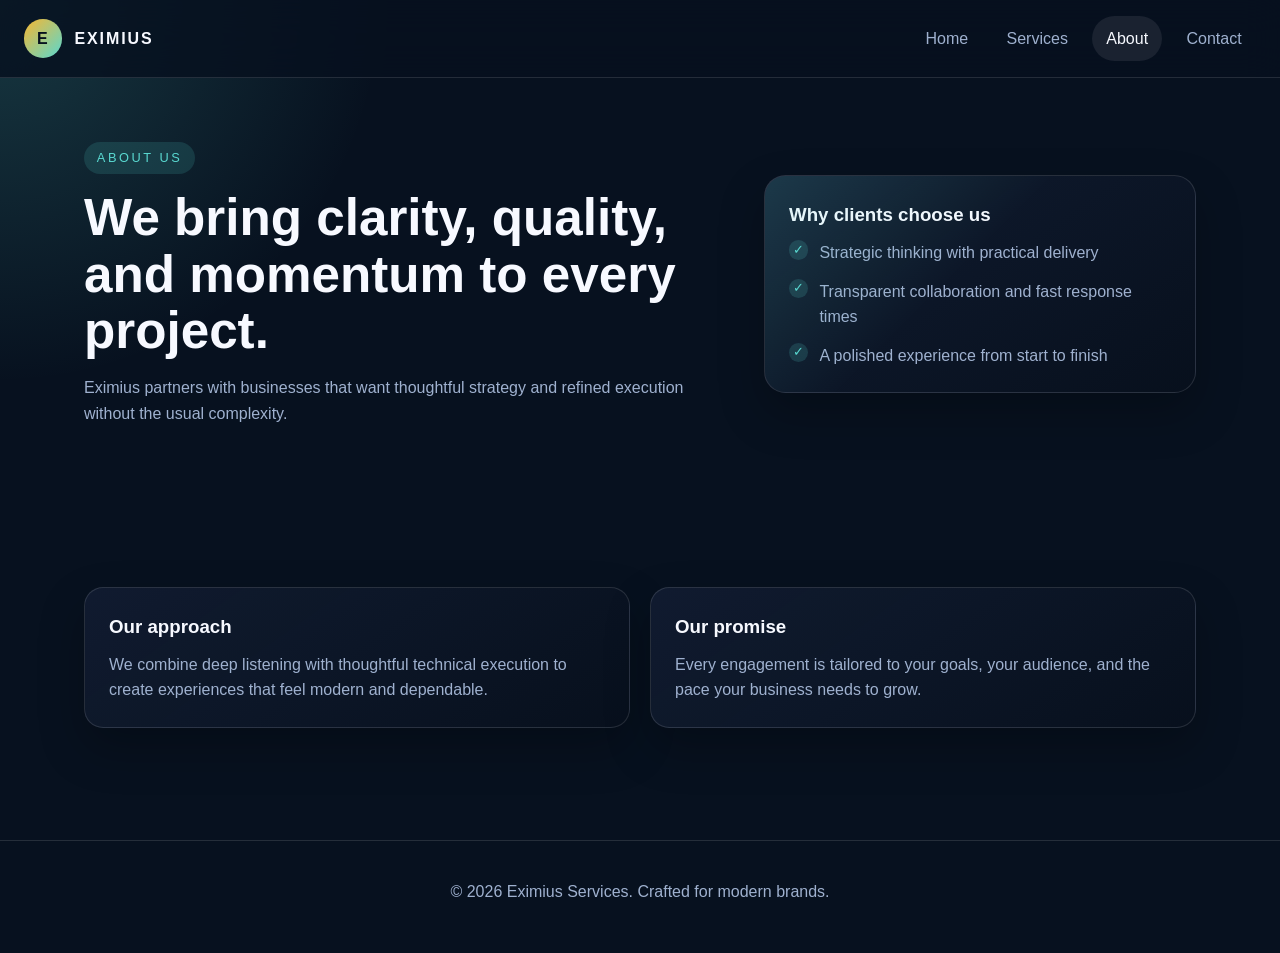
==== about.html @ 8d1c85a5 "Initial commit - Eximius website" ====
<!DOCTYPE html>
<html lang="en">
<head>
  <meta charset="UTF-8">
  <meta name="viewport" content="width=device-width, initial-scale=1.0">
  <title>About - Eximius</title>
  <link rel="stylesheet" href="styles.css">
</head>
<body>
  <div class="page-shell">
    <nav class="navbar">
      <a class="brand" href="index.html">
        <span class="brand-mark">E</span>
        <span>Eximius</span>
      </a>
      <button class="menu-toggle" type="button" aria-label="Toggle navigation" aria-expanded="false">
        <span></span>
        <span></span>
        <span></span>
      </button>
      <div class="nav-links">
        <a class="nav-link" href="index.html">Home</a>
        <a class="nav-link" href="services.html">Services</a>
        <a class="nav-link active" href="about.html">About</a>
        <a class="nav-link" href="contact.html">Contact</a>
      </div>
    </nav>

    <main>
      <section class="hero">
        <div class="reveal">
          <span class="eyebrow">About us</span>
          <h2>We bring clarity, quality, and momentum to every project.</h2>
          <p>Eximius partners with businesses that want thoughtful strategy and refined execution without the usual complexity.</p>
        </div>
        <div class="hero-card reveal">
          <h3>Why clients choose us</h3>
          <ul>
            <li><span class="check">✓</span> Strategic thinking with practical delivery</li>
            <li><span class="check">✓</span> Transparent collaboration and fast response times</li>
            <li><span class="check">✓</span> A polished experience from start to finish</li>
          </ul>
        </div>
      </section>

      <section class="services reveal">
        <div class="info-grid">
          <article class="panel">
            <h3>Our approach</h3>
            <p>We combine deep listening with thoughtful technical execution to create experiences that feel modern and dependable.</p>
          </article>
          <article class="panel">
            <h3>Our promise</h3>
            <p>Every engagement is tailored to your goals, your audience, and the pace your business needs to grow.</p>
          </article>
        </div>
      </section>
    </main>

    <footer>
      <p>© 2026 Eximius Services. Crafted for modern brands.</p>
    </footer>
  </div>

  <script src="script.js"></script>
</body>
</html>
---- styles.css ----
:root {
  --bg: #07111f;
  --panel: #111c31;
  --panel-2: #1a2740;
  --text: #f7f9ff;
  --muted: #9fb1cf;
  --accent: #f7b731;
  --accent-2: #59d8d0;
  --border: rgba(255, 255, 255, 0.12);
  --shadow: 0 20px 45px rgba(0, 0, 0, 0.25);
}

* {
  box-sizing: border-box;
}

html {
  scroll-behavior: smooth;
}

body {
  margin: 0;
  font-family: "Segoe UI", Tahoma, Geneva, Verdana, sans-serif;
  line-height: 1.6;
  color: var(--text);
  background: radial-gradient(circle at top left, rgba(89, 216, 208, 0.2), transparent 24%), var(--bg);
}

a {
  color: inherit;
  text-decoration: none;
}

.page-shell {
  min-height: 100vh;
  display: flex;
  flex-direction: column;
}

.navbar {
  position: sticky;
  top: 0;
  z-index: 1000;
  display: flex;
  justify-content: space-between;
  align-items: center;
  padding: 1rem 1.5rem;
  background: rgba(7, 17, 31, 0.82);
  backdrop-filter: blur(18px);
  border-bottom: 1px solid var(--border);
  transition: background 0.3s ease, box-shadow 0.3s ease;
}

.navbar.scrolled {
  background: rgba(7, 17, 31, 0.96);
  box-shadow: 0 10px 35px rgba(0, 0, 0, 0.25);
}

.brand {
  display: flex;
  align-items: center;
  gap: 0.75rem;
  font-weight: 800;
  letter-spacing: 0.12em;
  text-transform: uppercase;
}

.brand-mark {
  display: grid;
  place-items: center;
  width: 2.4rem;
  height: 2.4rem;
  border-radius: 50%;
  background: linear-gradient(135deg, var(--accent), var(--accent-2));
  color: var(--bg);
  font-weight: 900;
}

.nav-links {
  display: flex;
  gap: 0.6rem;
  align-items: center;
}

.nav-link {
  padding: 0.6rem 0.9rem;
  border-radius: 999px;
  color: var(--muted);
  transition: all 0.25s ease;
}

.nav-link:hover,
.nav-link.active {
  color: var(--text);
  background: rgba(255, 255, 255, 0.08);
}

.menu-toggle {
  display: none;
  flex-direction: column;
  gap: 0.25rem;
  border: 0;
  background: transparent;
  cursor: pointer;
  padding: 0.3rem;
}

.menu-toggle span {
  width: 1.45rem;
  height: 2px;
  background: var(--text);
  border-radius: 999px;
  transition: transform 0.25s ease, opacity 0.25s ease;
}

main {
  flex: 1;
}

section {
  max-width: 1160px;
  margin: 0 auto;
  padding: 5rem 1.5rem;
}

.hero {
  display: grid;
  grid-template-columns: 1.2fr 0.8fr;
  gap: 2rem;
  align-items: center;
  padding-top: 4rem;
}

.eyebrow {
  display: inline-block;
  margin-bottom: 1rem;
  padding: 0.38rem 0.8rem;
  border-radius: 999px;
  background: rgba(89, 216, 208, 0.14);
  color: var(--accent-2);
  font-size: 0.8rem;
  letter-spacing: 0.2em;
  text-transform: uppercase;
}

.hero h2,
.section-heading h2 {
  margin: 0 0 1rem;
  font-size: clamp(2rem, 4vw, 3.4rem);
  line-height: 1.1;
}

.hero p,
.section-heading p,
.panel p,
.card p {
  margin: 0;
  color: var(--muted);
}

.hero-actions {
  display: flex;
  flex-wrap: wrap;
  gap: 1rem;
  margin-top: 1.5rem;
}

.btn {
  display: inline-flex;
  align-items: center;
  justify-content: center;
  padding: 0.9rem 1.4rem;
  border-radius: 999px;
  font-weight: 700;
  border: 1px solid transparent;
  transition: transform 0.25s ease, box-shadow 0.25s ease, background 0.25s ease;
}

.btn:hover {
  transform: translateY(-2px);
}

.btn-primary {
  background: linear-gradient(135deg, var(--accent), #ffd25c);
  color: var(--bg);
  box-shadow: 0 14px 30px rgba(247, 183, 49, 0.24);
}

.btn-secondary {
  background: rgba(255, 255, 255, 0.05);
  border-color: var(--border);
}

.hero-card,
.panel,
.card {
  border: 1px solid var(--border);
  background: linear-gradient(145deg, rgba(17, 28, 49, 0.95), rgba(8, 16, 29, 0.92));
  box-shadow: var(--shadow);
}

.hero-card {
  padding: 1.5rem;
  border-radius: 1.35rem;
  position: relative;
  overflow: hidden;
}

.hero-card::before {
  content: "";
  position: absolute;
  inset: 0;
  background: linear-gradient(135deg, rgba(89, 216, 208, 0.16), transparent 45%);
  pointer-events: none;
}

.hero-card h3,
.panel h3,
.card h3 {
  margin-top: 0;
  margin-bottom: 0.65rem;
}

.hero-card ul {
  list-style: none;
  padding: 0;
  margin: 0;
  display: grid;
  gap: 0.8rem;
}

.hero-card li {
  display: flex;
  gap: 0.7rem;
  align-items: flex-start;
  color: var(--muted);
}

.check {
  display: inline-flex;
  align-items: center;
  justify-content: center;
  width: 1.2rem;
  height: 1.2rem;
  border-radius: 50%;
  background: rgba(89, 216, 208, 0.16);
  color: var(--accent-2);
  font-size: 0.8rem;
  flex-shrink: 0;
}

.section-heading {
  display: flex;
  justify-content: space-between;
  align-items: end;
  gap: 1rem;
  margin-bottom: 2rem;
}

.cards {
  display: grid;
  grid-template-columns: repeat(3, minmax(0, 1fr));
  gap: 1.25rem;
}

.card {
  padding: 1.5rem;
  border-radius: 1.15rem;
  transition: transform 0.35s ease, border-color 0.35s ease, background 0.35s ease;
}

.card:hover {
  transform: translateY(-6px);
  border-color: rgba(89, 216, 208, 0.45);
  background: rgba(255, 255, 255, 0.07);
}

.info-grid {
  display: grid;
  grid-template-columns: 1fr 1fr;
  gap: 1.25rem;
}

.panel {
  padding: 1.5rem;
  border-radius: 1.2rem;
}

form {
  display: grid;
  gap: 0.9rem;
}

input,
textarea {
  width: 100%;
  padding: 0.9rem 1rem;
  border: 1px solid var(--border);
  border-radius: 0.95rem;
  color: var(--text);
  background: rgba(255, 255, 255, 0.05);
}

input::placeholder,
textarea::placeholder {
  color: #7d90ad;
}

textarea {
  min-height: 7.8rem;
  resize: vertical;
}

footer {
  padding: 1.4rem 1.5rem 2rem;
  text-align: center;
  color: var(--muted);
  border-top: 1px solid var(--border);
  margin-top: 2rem;
}

.reveal {
  opacity: 0;
  transform: translateY(24px);
  transition: opacity 0.7s ease, transform 0.7s ease;
}

.reveal.visible {
  opacity: 1;
  transform: none;
}

@media (max-width: 860px) {
  .hero {
    grid-template-columns: 1fr;
  }

  .cards {
    grid-template-columns: 1fr;
  }

  .info-grid {
    grid-template-columns: 1fr;
  }
}

@media (max-width: 720px) {
  .menu-toggle {
    display: inline-flex;
  }

  .nav-links {
    position: absolute;
    top: calc(100% + 0.5rem);
    right: 1rem;
    left: 1rem;
    display: flex;
    flex-direction: column;
    align-items: stretch;
    padding: 1rem;
    border: 1px solid var(--border);
    border-radius: 1rem;
    background: rgba(7, 17, 31, 0.96);
    box-shadow: var(--shadow);
    transform: translateY(-10px);
    opacity: 0;
    pointer-events: none;
    transition: all 0.25s ease;
  }

  .nav-links.open {
    transform: translateY(0);
    opacity: 1;
    pointer-events: auto;
  }

  .navbar {
    padding: 1rem;
  }

  .section-heading {
    flex-direction: column;
    align-items: flex-start;
  }

  .hero {
    padding-top: 2rem;
  }
}
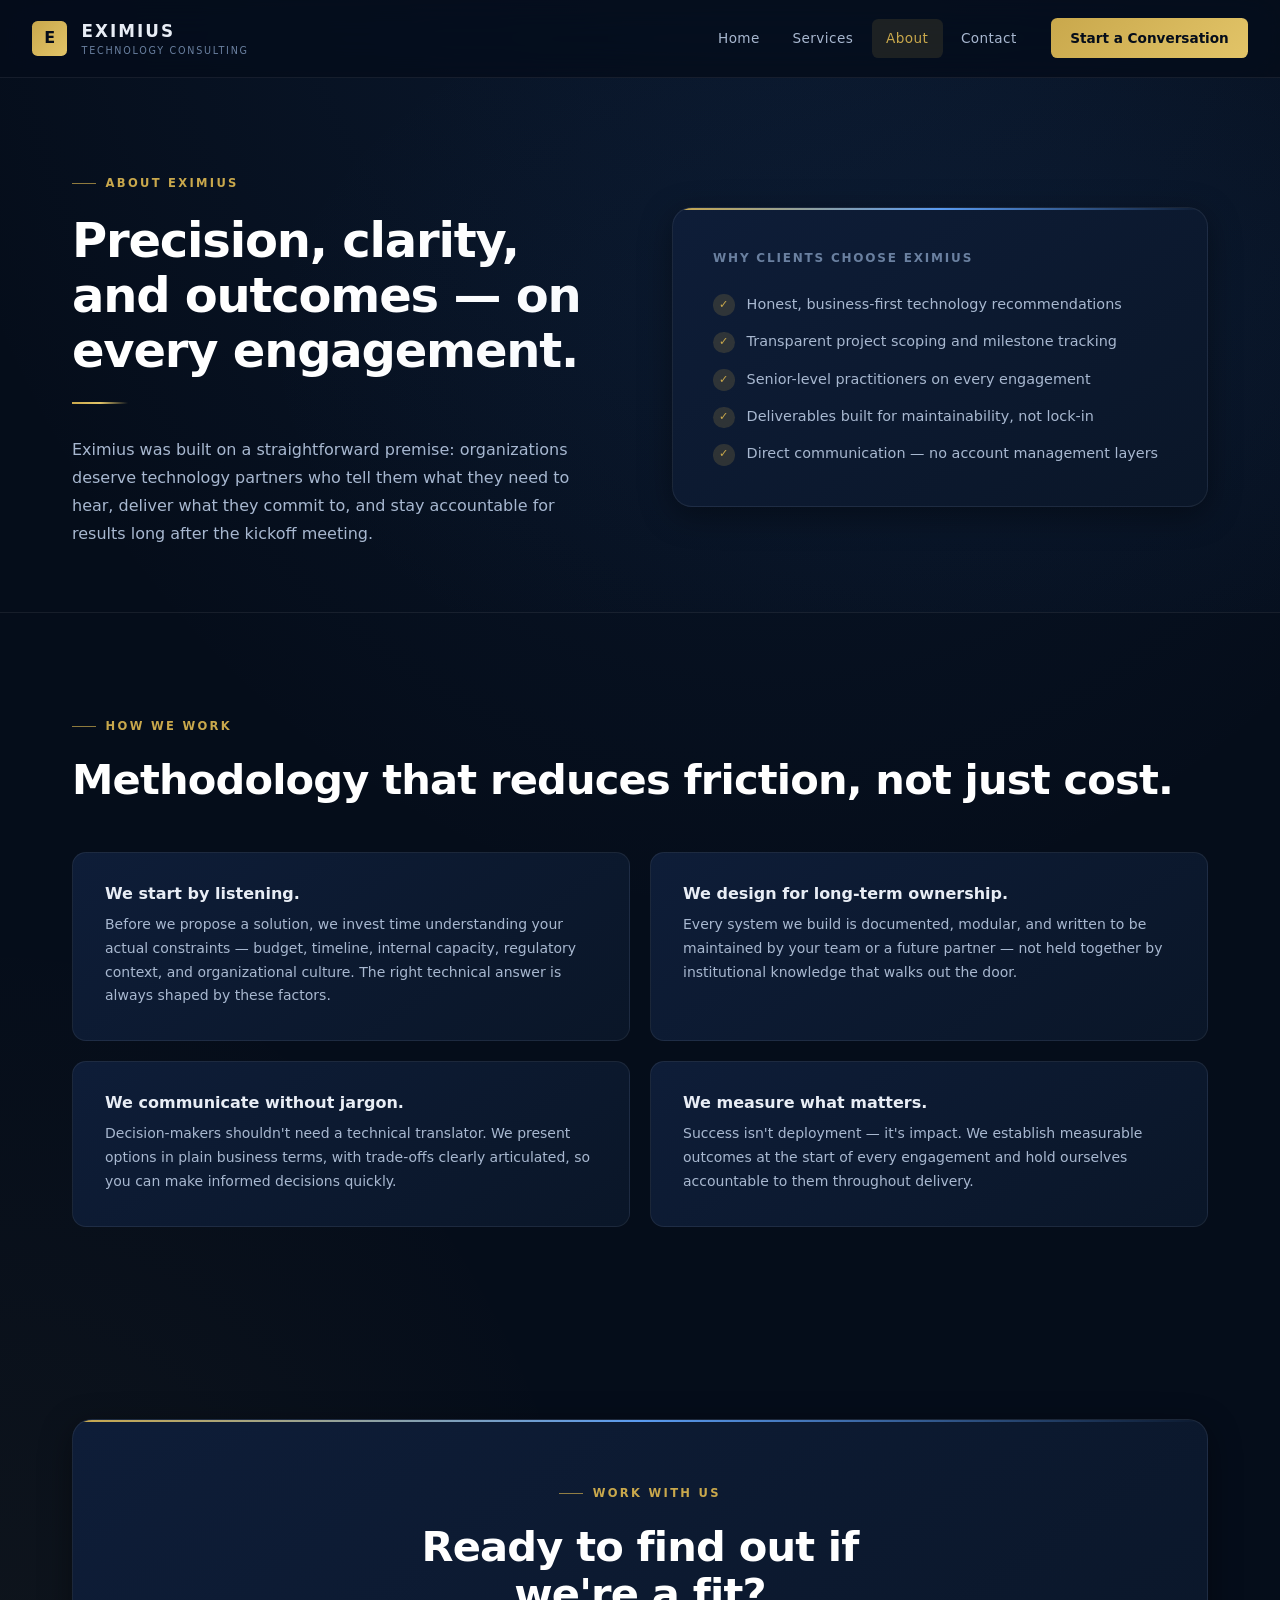
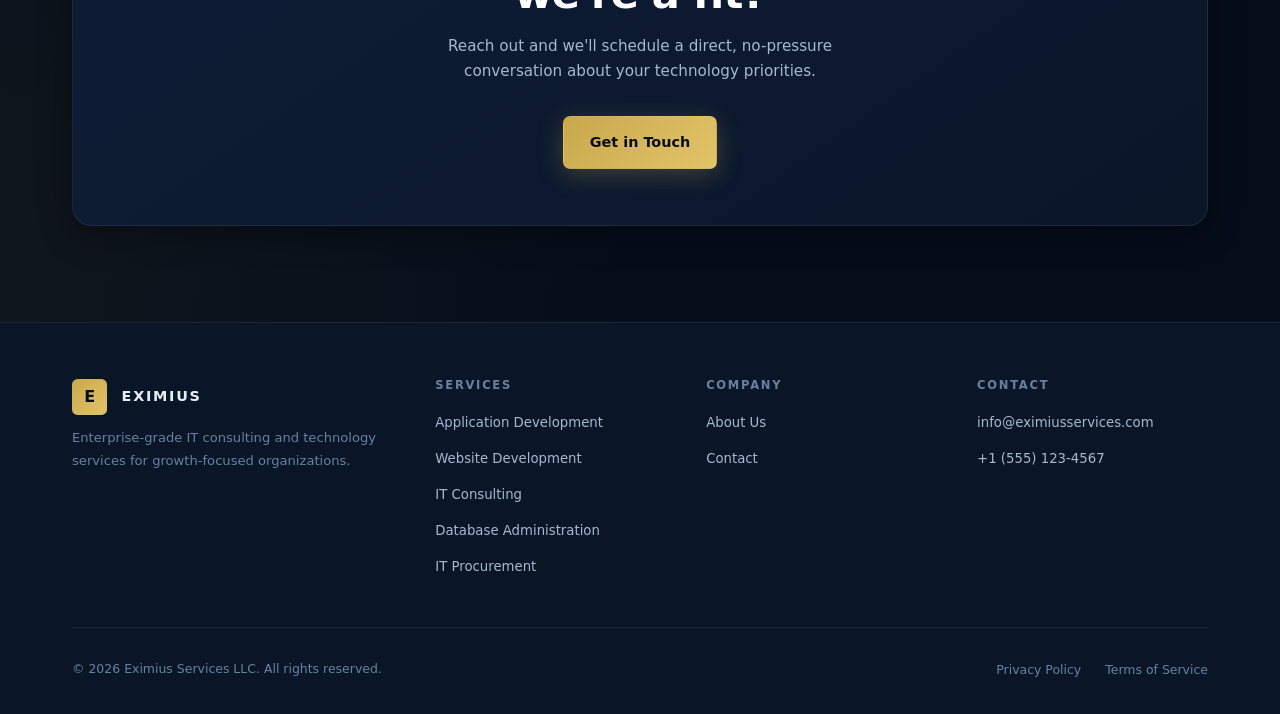
==== commit fe5f4944: "modified:   about.html 	modified:   contact.html 	modified:   index.html 	modified:   script.js 	mod" ====
--- a/about.html
+++ b/about.html
@@ -3,65 +3,169 @@
 <head>
   <meta charset="UTF-8">
   <meta name="viewport" content="width=device-width, initial-scale=1.0">
-  <title>About - Eximius</title>
+  <title>About — Eximius IT Consulting</title>
+  <meta name="description" content="Eximius is an IT consulting firm committed to practical strategy, disciplined delivery, and technology that creates lasting business value.">
   <link rel="stylesheet" href="styles.css">
 </head>
 <body>
   <div class="page-shell">
-    <nav class="navbar">
+
+    <!-- NAVIGATION -->
+    <nav class="navbar" role="navigation" aria-label="Main navigation">
       <a class="brand" href="index.html">
         <span class="brand-mark">E</span>
-        <span>Eximius</span>
+        <span>
+          <span class="brand-name">Eximius</span>
+          <span class="brand-tagline">Technology Consulting</span>
+        </span>
       </a>
       <button class="menu-toggle" type="button" aria-label="Toggle navigation" aria-expanded="false">
-        <span></span>
-        <span></span>
-        <span></span>
+        <span></span><span></span><span></span>
       </button>
       <div class="nav-links">
         <a class="nav-link" href="index.html">Home</a>
         <a class="nav-link" href="services.html">Services</a>
         <a class="nav-link active" href="about.html">About</a>
         <a class="nav-link" href="contact.html">Contact</a>
+        <a class="nav-cta" href="contact.html">Start a Conversation</a>
       </div>
     </nav>
 
     <main>
-      <section class="hero">
-        <div class="reveal">
-          <span class="eyebrow">About us</span>
-          <h2>We bring clarity, quality, and momentum to every project.</h2>
-          <p>Eximius partners with businesses that want thoughtful strategy and refined execution without the usual complexity.</p>
-        </div>
-        <div class="hero-card reveal">
-          <h3>Why clients choose us</h3>
-          <ul>
-            <li><span class="check">✓</span> Strategic thinking with practical delivery</li>
-            <li><span class="check">✓</span> Transparent collaboration and fast response times</li>
-            <li><span class="check">✓</span> A polished experience from start to finish</li>
-          </ul>
+
+      <!-- PAGE HERO -->
+      <section class="page-hero">
+        <div class="container">
+          <div class="page-hero-layout">
+            <div class="reveal">
+              <span class="eyebrow">About Eximius</span>
+              <h1>Precision, clarity, and outcomes — on every engagement.</h1>
+              <span class="gold-rule"></span>
+              <p>Eximius was built on a straightforward premise: organizations deserve technology partners who tell them what they need to hear, deliver what they commit to, and stay accountable for results long after the kickoff meeting.</p>
+            </div>
+
+            <!-- Right: Why choose us panel -->
+            <div class="reveal">
+              <div class="form-panel">
+                <p style="font-size:0.75rem; font-weight:700; letter-spacing:0.15em; text-transform:uppercase; color:var(--text-3); margin-bottom:1.1rem;">Why clients choose Eximius</p>
+                <ul class="check-list">
+                  <li><span class="check-icon">✓</span> Honest, business-first technology recommendations</li>
+                  <li><span class="check-icon">✓</span> Transparent project scoping and milestone tracking</li>
+                  <li><span class="check-icon">✓</span> Senior-level practitioners on every engagement</li>
+                  <li><span class="check-icon">✓</span> Deliverables built for maintainability, not lock-in</li>
+                  <li><span class="check-icon">✓</span> Direct communication — no account management layers</li>
+                </ul>
+              </div>
+            </div>
+          </div>
         </div>
       </section>
 
-      <section class="services reveal">
-        <div class="info-grid">
-          <article class="panel">
-            <h3>Our approach</h3>
-            <p>We combine deep listening with thoughtful technical execution to create experiences that feel modern and dependable.</p>
-          </article>
-          <article class="panel">
-            <h3>Our promise</h3>
-            <p>Every engagement is tailored to your goals, your audience, and the pace your business needs to grow.</p>
-          </article>
+      <!-- OUR APPROACH -->
+      <section>
+        <div class="container">
+          <div class="reveal">
+            <span class="eyebrow">How We Work</span>
+            <h2 class="section-title">Methodology that reduces friction, not just cost.</h2>
+          </div>
+
+          <div class="about-values">
+            <div class="value-card reveal">
+              <h3>We start by listening.</h3>
+              <p>
+                Before we propose a solution, we invest time understanding your actual constraints — budget, timeline, internal capacity, regulatory context, and organizational culture. The right technical answer is always shaped by these factors.
+              </p>
+            </div>
+
+            <div class="value-card reveal">
+              <h3>We design for long-term ownership.</h3>
+              <p>
+                Every system we build is documented, modular, and written to be maintained by your team or a future partner — not held together by institutional knowledge that walks out the door.
+              </p>
+            </div>
+
+            <div class="value-card reveal">
+              <h3>We communicate without jargon.</h3>
+              <p>
+                Decision-makers shouldn't need a technical translator. We present options in plain business terms, with trade-offs clearly articulated, so you can make informed decisions quickly.
+              </p>
+            </div>
+
+            <div class="value-card reveal">
+              <h3>We measure what matters.</h3>
+              <p>
+                Success isn't deployment — it's impact. We establish measurable outcomes at the start of every engagement and hold ourselves accountable to them throughout delivery.
+              </p>
+            </div>
+          </div>
         </div>
       </section>
+
+      <!-- CTA -->
+      <section>
+        <div class="container">
+          <div class="form-panel reveal" style="text-align:center; padding:3.5rem 2.5rem;">
+            <span class="eyebrow" style="justify-content:center;">Work With Us</span>
+            <h2 class="section-title" style="margin:0 auto 1rem; max-width:480px;">
+              Ready to find out if we're a fit?
+            </h2>
+            <p style="color:var(--text-2); font-size:0.95rem; margin-bottom:2rem; max-width:400px; margin-left:auto; margin-right:auto;">
+              Reach out and we'll schedule a direct, no-pressure conversation about your technology priorities.
+            </p>
+            <a class="btn btn-primary" href="contact.html">Get in Touch</a>
+          </div>
+        </div>
+      </section>
+
     </main>
 
-    <footer>
-      <p>© 2026 Eximius Services. Crafted for modern brands.</p>
+    <!-- FOOTER -->
+    <footer class="footer">
+      <div class="container">
+        <div class="footer-grid">
+          <div class="footer-brand">
+            <div class="brand">
+              <span class="brand-mark">E</span>
+              <span class="brand-name">Eximius</span>
+            </div>
+            <p class="footer-desc">Enterprise-grade IT consulting and technology services for growth-focused organizations.</p>
+          </div>
+          <div class="footer-col">
+            <h4>Services</h4>
+            <ul class="footer-links">
+              <li><a href="services.html">Application Development</a></li>
+              <li><a href="services.html">Website Development</a></li>
+              <li><a href="services.html">IT Consulting</a></li>
+              <li><a href="services.html">Database Administration</a></li>
+              <li><a href="services.html">IT Procurement</a></li>
+            </ul>
+          </div>
+          <div class="footer-col">
+            <h4>Company</h4>
+            <ul class="footer-links">
+              <li><a href="about.html">About Us</a></li>
+              <li><a href="contact.html">Contact</a></li>
+            </ul>
+          </div>
+          <div class="footer-col">
+            <h4>Contact</h4>
+            <ul class="footer-links">
+              <li><a href="mailto:info@eximiusservices.com">info@eximiusservices.com</a></li>
+              <li><a href="tel:+15551234567">+1 (555) 123‑4567</a></li>
+            </ul>
+          </div>
+        </div>
+        <div class="footer-bottom">
+          <p class="footer-copy">© 2026 Eximius Services LLC. All rights reserved.</p>
+          <ul class="footer-legal">
+            <li><a href="#">Privacy Policy</a></li>
+            <li><a href="#">Terms of Service</a></li>
+          </ul>
+        </div>
+      </div>
     </footer>
+
   </div>
-
   <script src="script.js"></script>
 </body>
-</html>+</html>
--- a/styles.css
+++ b/styles.css
@@ -1,42 +1,140 @@
+/* ============================================================
+   EXIMIUS SERVICES — Global Stylesheet
+   Design: Enterprise IT Consulting, Dark / Gold
+   ============================================================ */
+
+/* ── Design Tokens ─────────────────────────────────────────── */
 :root {
-  --bg: #07111f;
-  --panel: #111c31;
-  --panel-2: #1a2740;
-  --text: #f7f9ff;
-  --muted: #9fb1cf;
-  --accent: #f7b731;
-  --accent-2: #59d8d0;
-  --border: rgba(255, 255, 255, 0.12);
-  --shadow: 0 20px 45px rgba(0, 0, 0, 0.25);
-}
-
-* {
-  box-sizing: border-box;
-}
+  --bg:          #050d1a;
+  --bg-2:        #081325;
+  --panel:       #0a1628;
+  --panel-2:     #0e1d38;
+  --panel-3:     #132240;
+
+  --text:        #e8edf5;
+  --text-2:      #a8b8d0;
+  --text-3:      #6a80a0;
+
+  --gold:        #c9a84c;
+  --gold-light:  #e2c468;
+  --gold-dim:    rgba(201, 168, 76, 0.18);
+  --gold-glow:   rgba(201, 168, 76, 0.12);
+
+  --blue:        #3a7bd5;
+  --blue-light:  #5a9bf0;
+  --blue-dim:    rgba(58, 123, 213, 0.15);
+
+  --border:      rgba(255, 255, 255, 0.07);
+  --border-2:    rgba(201, 168, 76, 0.22);
+
+  --shadow-sm:   0 2px 12px rgba(0, 0, 0, 0.3);
+  --shadow-md:   0 8px 32px rgba(0, 0, 0, 0.4);
+  --shadow-lg:   0 20px 60px rgba(0, 0, 0, 0.5);
+
+  --radius-sm:   0.5rem;
+  --radius-md:   0.875rem;
+  --radius-lg:   1.25rem;
+
+  --transition:  0.28s cubic-bezier(0.4, 0, 0.2, 1);
+}
+
+/* ── Reset & Base ───────────────────────────────────────────── */
+*, *::before, *::after { box-sizing: border-box; }
 
 html {
   scroll-behavior: smooth;
+  font-size: 16px;
 }
 
 body {
   margin: 0;
-  font-family: "Segoe UI", Tahoma, Geneva, Verdana, sans-serif;
-  line-height: 1.6;
+  font-family: "Segoe UI", system-ui, -apple-system, sans-serif;
+  font-size: 1rem;
+  line-height: 1.65;
   color: var(--text);
-  background: radial-gradient(circle at top left, rgba(89, 216, 208, 0.2), transparent 24%), var(--bg);
-}
-
-a {
-  color: inherit;
-  text-decoration: none;
-}
-
+  background-color: var(--bg);
+  background-image:
+    radial-gradient(ellipse 70% 50% at 60% -10%, rgba(58, 123, 213, 0.12), transparent),
+    radial-gradient(ellipse 50% 40% at 0% 80%,   rgba(201, 168, 76, 0.06), transparent);
+  -webkit-font-smoothing: antialiased;
+}
+
+a { color: inherit; text-decoration: none; }
+
+img { display: block; max-width: 100%; }
+
+h1, h2, h3, h4 { margin: 0; line-height: 1.15; }
+
+p { margin: 0; }
+
+/* ── Layout Shell ───────────────────────────────────────────── */
 .page-shell {
   min-height: 100vh;
   display: flex;
   flex-direction: column;
 }
 
+main { flex: 1; }
+
+/* ── Container ──────────────────────────────────────────────── */
+.container {
+  max-width: 1200px;
+  margin: 0 auto;
+  padding: 0 2rem;
+}
+
+section { padding: 6rem 0; }
+
+/* ── Eyebrow Label ──────────────────────────────────────────── */
+.eyebrow {
+  display: inline-flex;
+  align-items: center;
+  gap: 0.6rem;
+  font-size: 0.72rem;
+  font-weight: 700;
+  letter-spacing: 0.2em;
+  text-transform: uppercase;
+  color: var(--gold);
+  margin-bottom: 1.25rem;
+}
+
+.eyebrow::before {
+  content: "";
+  display: block;
+  width: 1.5rem;
+  height: 1px;
+  background: var(--gold);
+  opacity: 0.7;
+}
+
+/* ── Gold Rule (Signature Element) ─────────────────────────── */
+.gold-rule {
+  display: block;
+  width: 3.5rem;
+  height: 2px;
+  margin: 1.5rem 0 2rem;
+  background: linear-gradient(90deg, var(--gold), var(--gold-light), transparent);
+}
+
+/* ── Headings ───────────────────────────────────────────────── */
+.display-heading {
+  font-size: clamp(2.4rem, 5vw, 3.8rem);
+  font-weight: 800;
+  letter-spacing: -0.02em;
+  color: #fff;
+  line-height: 1.08;
+}
+
+.section-title {
+  font-size: clamp(1.8rem, 3.5vw, 2.6rem);
+  font-weight: 700;
+  letter-spacing: -0.02em;
+  color: #fff;
+}
+
+/* ══════════════════════════════════════════════════════════════
+   NAVBAR
+══════════════════════════════════════════════════════════════ */
 .navbar {
   position: sticky;
   top: 0;
@@ -44,285 +142,893 @@
   display: flex;
   justify-content: space-between;
   align-items: center;
-  padding: 1rem 1.5rem;
-  background: rgba(7, 17, 31, 0.82);
-  backdrop-filter: blur(18px);
+  padding: 1.1rem 2rem;
+  background: rgba(5, 13, 26, 0.82);
+  backdrop-filter: blur(20px) saturate(1.4);
+  -webkit-backdrop-filter: blur(20px) saturate(1.4);
   border-bottom: 1px solid var(--border);
-  transition: background 0.3s ease, box-shadow 0.3s ease;
+  transition: background var(--transition), box-shadow var(--transition);
 }
 
 .navbar.scrolled {
-  background: rgba(7, 17, 31, 0.96);
-  box-shadow: 0 10px 35px rgba(0, 0, 0, 0.25);
-}
-
+  background: rgba(5, 13, 26, 0.97);
+  box-shadow: 0 8px 40px rgba(0, 0, 0, 0.45);
+  border-bottom-color: rgba(201, 168, 76, 0.1);
+}
+
+/* Brand */
 .brand {
   display: flex;
   align-items: center;
-  gap: 0.75rem;
-  font-weight: 800;
+  gap: 0.9rem;
+}
+
+.brand-mark {
+  display: grid;
+  place-items: center;
+  width: 2.2rem;
+  height: 2.2rem;
+  border-radius: 0.35rem;
+  background: linear-gradient(135deg, var(--gold) 0%, var(--gold-light) 100%);
+  color: var(--bg);
+  font-weight: 900;
+  font-size: 1rem;
+  flex-shrink: 0;
+}
+
+.brand-name {
+  font-size: 1.05rem;
+  font-weight: 700;
   letter-spacing: 0.12em;
   text-transform: uppercase;
-}
-
-.brand-mark {
-  display: grid;
-  place-items: center;
-  width: 2.4rem;
-  height: 2.4rem;
-  border-radius: 50%;
-  background: linear-gradient(135deg, var(--accent), var(--accent-2));
+  color: var(--text);
+}
+
+.brand-tagline {
+  display: block;
+  font-size: 0.6rem;
+  font-weight: 400;
+  letter-spacing: 0.18em;
+  text-transform: uppercase;
+  color: var(--text-3);
+  margin-top: -2px;
+}
+
+/* Nav links */
+.nav-links {
+  display: flex;
+  align-items: center;
+  gap: 0.25rem;
+}
+
+.nav-link {
+  padding: 0.5rem 0.9rem;
+  border-radius: 0.4rem;
+  font-size: 0.85rem;
+  font-weight: 500;
+  color: var(--text-2);
+  letter-spacing: 0.03em;
+  transition: color var(--transition), background var(--transition);
+}
+
+.nav-link:hover { color: var(--text); background: rgba(255,255,255,0.05); }
+
+.nav-link.active {
+  color: var(--gold);
+  background: var(--gold-glow);
+}
+
+.nav-cta {
+  margin-left: 1rem;
+  padding: 0.55rem 1.2rem;
+  border-radius: 0.4rem;
+  font-size: 0.85rem;
+  font-weight: 600;
   color: var(--bg);
-  font-weight: 900;
-}
-
-.nav-links {
-  display: flex;
-  gap: 0.6rem;
-  align-items: center;
-}
-
-.nav-link {
-  padding: 0.6rem 0.9rem;
-  border-radius: 999px;
-  color: var(--muted);
-  transition: all 0.25s ease;
-}
-
-.nav-link:hover,
-.nav-link.active {
-  color: var(--text);
-  background: rgba(255, 255, 255, 0.08);
-}
-
+  background: linear-gradient(135deg, var(--gold), var(--gold-light));
+  transition: opacity var(--transition), transform var(--transition);
+}
+
+.nav-cta:hover { opacity: 0.9; transform: translateY(-1px); }
+
+/* Mobile menu toggle */
 .menu-toggle {
   display: none;
   flex-direction: column;
-  gap: 0.25rem;
+  gap: 5px;
   border: 0;
   background: transparent;
   cursor: pointer;
-  padding: 0.3rem;
+  padding: 0.4rem;
 }
 
 .menu-toggle span {
-  width: 1.45rem;
+  width: 22px;
   height: 2px;
   background: var(--text);
-  border-radius: 999px;
-  transition: transform 0.25s ease, opacity 0.25s ease;
-}
-
-main {
-  flex: 1;
-}
-
-section {
-  max-width: 1160px;
-  margin: 0 auto;
-  padding: 5rem 1.5rem;
-}
-
-.hero {
-  display: grid;
-  grid-template-columns: 1.2fr 0.8fr;
-  gap: 2rem;
-  align-items: center;
-  padding-top: 4rem;
-}
-
-.eyebrow {
-  display: inline-block;
-  margin-bottom: 1rem;
-  padding: 0.38rem 0.8rem;
-  border-radius: 999px;
-  background: rgba(89, 216, 208, 0.14);
-  color: var(--accent-2);
-  font-size: 0.8rem;
-  letter-spacing: 0.2em;
-  text-transform: uppercase;
-}
-
-.hero h2,
-.section-heading h2 {
-  margin: 0 0 1rem;
-  font-size: clamp(2rem, 4vw, 3.4rem);
-  line-height: 1.1;
-}
-
-.hero p,
-.section-heading p,
-.panel p,
-.card p {
-  margin: 0;
-  color: var(--muted);
-}
-
-.hero-actions {
-  display: flex;
-  flex-wrap: wrap;
-  gap: 1rem;
-  margin-top: 1.5rem;
-}
-
-.btn {
-  display: inline-flex;
-  align-items: center;
-  justify-content: center;
-  padding: 0.9rem 1.4rem;
-  border-radius: 999px;
-  font-weight: 700;
-  border: 1px solid transparent;
-  transition: transform 0.25s ease, box-shadow 0.25s ease, background 0.25s ease;
-}
-
-.btn:hover {
-  transform: translateY(-2px);
-}
-
-.btn-primary {
-  background: linear-gradient(135deg, var(--accent), #ffd25c);
-  color: var(--bg);
-  box-shadow: 0 14px 30px rgba(247, 183, 49, 0.24);
-}
-
-.btn-secondary {
-  background: rgba(255, 255, 255, 0.05);
-  border-color: var(--border);
-}
-
-.hero-card,
-.panel,
-.card {
-  border: 1px solid var(--border);
-  background: linear-gradient(145deg, rgba(17, 28, 49, 0.95), rgba(8, 16, 29, 0.92));
-  box-shadow: var(--shadow);
-}
-
-.hero-card {
-  padding: 1.5rem;
-  border-radius: 1.35rem;
+  border-radius: 2px;
+  display: block;
+  transition: transform var(--transition), opacity var(--transition);
+}
+
+/* ══════════════════════════════════════════════════════════════
+   HERO — Homepage
+══════════════════════════════════════════════════════════════ */
+.hero-section {
   position: relative;
+  padding: 7rem 0 5rem;
   overflow: hidden;
 }
 
-.hero-card::before {
+/* Ambient background geometry */
+.hero-section::before {
   content: "";
   position: absolute;
   inset: 0;
-  background: linear-gradient(135deg, rgba(89, 216, 208, 0.16), transparent 45%);
+  background:
+    radial-gradient(ellipse 60% 60% at 75% 50%, rgba(58, 123, 213, 0.08), transparent),
+    radial-gradient(ellipse 40% 40% at 20% 80%,  rgba(201, 168, 76, 0.06), transparent);
   pointer-events: none;
 }
 
-.hero-card h3,
-.panel h3,
-.card h3 {
-  margin-top: 0;
-  margin-bottom: 0.65rem;
-}
-
-.hero-card ul {
+.hero-layout {
+  display: grid;
+  grid-template-columns: 1.1fr 0.9fr;
+  gap: 4rem;
+  align-items: center;
+}
+
+.hero-kicker {
+  display: inline-flex;
+  align-items: center;
+  gap: 0.75rem;
+  font-size: 0.72rem;
+  font-weight: 700;
+  letter-spacing: 0.25em;
+  text-transform: uppercase;
+  color: var(--gold);
+  margin-bottom: 1.5rem;
+}
+
+.hero-kicker-dot {
+  display: block;
+  width: 6px;
+  height: 6px;
+  border-radius: 50%;
+  background: var(--gold);
+  animation: pulse-dot 2.4s ease-in-out infinite;
+}
+
+@keyframes pulse-dot {
+  0%, 100% { opacity: 1; transform: scale(1); }
+  50%       { opacity: 0.4; transform: scale(0.7); }
+}
+
+.hero-heading {
+  font-size: clamp(2.6rem, 5.5vw, 4.2rem);
+  font-weight: 800;
+  letter-spacing: -0.03em;
+  color: #fff;
+  line-height: 1.05;
+  margin-bottom: 1.5rem;
+}
+
+.hero-heading em {
+  font-style: normal;
+  color: var(--gold-light);
+}
+
+.hero-body {
+  font-size: 1.05rem;
+  color: var(--text-2);
+  line-height: 1.75;
+  max-width: 500px;
+  margin-bottom: 2.5rem;
+}
+
+.hero-actions {
+  display: flex;
+  align-items: center;
+  gap: 1rem;
+  flex-wrap: wrap;
+}
+
+/* ── Buttons ────────────────────────────────────────────────── */
+.btn {
+  display: inline-flex;
+  align-items: center;
+  justify-content: center;
+  gap: 0.5rem;
+  padding: 0.85rem 1.6rem;
+  border-radius: 0.45rem;
+  font-size: 0.9rem;
+  font-weight: 600;
+  border: 1px solid transparent;
+  cursor: pointer;
+  transition: transform var(--transition), box-shadow var(--transition), opacity var(--transition);
+  white-space: nowrap;
+}
+
+.btn:hover { transform: translateY(-2px); }
+
+.btn-primary {
+  background: linear-gradient(135deg, var(--gold) 0%, var(--gold-light) 100%);
+  color: #0a0d14;
+  box-shadow: 0 6px 24px rgba(201, 168, 76, 0.28);
+}
+
+.btn-primary:hover { box-shadow: 0 10px 32px rgba(201, 168, 76, 0.38); }
+
+.btn-outline {
+  background: transparent;
+  color: var(--text-2);
+  border-color: var(--border);
+  border-width: 1px;
+}
+
+.btn-outline:hover { color: var(--text); border-color: rgba(255,255,255,0.18); background: rgba(255,255,255,0.04); }
+
+/* Hero right — stats panel */
+.hero-panel {
+  background: linear-gradient(145deg, var(--panel-2), var(--panel));
+  border: 1px solid var(--border);
+  border-radius: var(--radius-lg);
+  padding: 2.25rem;
+  box-shadow: var(--shadow-lg);
+  position: relative;
+  overflow: hidden;
+}
+
+.hero-panel::before {
+  content: "";
+  position: absolute;
+  top: 0; left: 0; right: 0;
+  height: 2px;
+  background: linear-gradient(90deg, var(--gold), var(--blue-light), transparent);
+}
+
+.stat-grid {
+  display: grid;
+  grid-template-columns: 1fr 1fr;
+  gap: 1.5rem;
+}
+
+.stat-item {
+  padding: 1.25rem;
+  border-radius: var(--radius-sm);
+  background: rgba(255,255,255,0.03);
+  border: 1px solid var(--border);
+}
+
+.stat-value {
+  font-size: 2rem;
+  font-weight: 800;
+  color: var(--gold-light);
+  letter-spacing: -0.03em;
+  line-height: 1;
+}
+
+.stat-label {
+  font-size: 0.75rem;
+  color: var(--text-3);
+  margin-top: 0.3rem;
+  letter-spacing: 0.04em;
+  text-transform: uppercase;
+}
+
+.hero-panel-title {
+  font-size: 0.8rem;
+  font-weight: 700;
+  letter-spacing: 0.15em;
+  text-transform: uppercase;
+  color: var(--text-3);
+  margin-bottom: 1.25rem;
+}
+
+/* ── Slider ─────────────────────────────────────────────────── */
+.slider-section {
+  padding: 1rem 0 5rem;
+}
+
+.slider-track {
+  position: relative;
+  border-radius: var(--radius-lg);
+  overflow: hidden;
+  border: 1px solid var(--border);
+  box-shadow: var(--shadow-lg);
+  min-height: 380px;
+  background: var(--panel);
+}
+
+.slide {
+  position: absolute;
+  inset: 0;
+  display: grid;
+  align-items: center;
+  padding: 4rem;
+  opacity: 0;
+  transform: translateX(20px);
+  transition: opacity 0.8s ease, transform 0.8s ease;
+  pointer-events: none;
+}
+
+.slide.active {
+  opacity: 1;
+  transform: translateX(0);
+  pointer-events: auto;
+}
+
+.slide-eyebrow {
+  display: inline-flex;
+  align-items: center;
+  gap: 0.6rem;
+  font-size: 0.72rem;
+  font-weight: 700;
+  letter-spacing: 0.2em;
+  text-transform: uppercase;
+  color: var(--gold);
+  margin-bottom: 1.25rem;
+}
+
+.slide-eyebrow::before {
+  content: "";
+  width: 1.2rem;
+  height: 1px;
+  background: var(--gold);
+  display: block;
+}
+
+.slide-heading {
+  font-size: clamp(1.6rem, 3.5vw, 2.4rem);
+  font-weight: 700;
+  color: #fff;
+  line-height: 1.15;
+  max-width: 700px;
+  margin-bottom: 0.75rem;
+}
+
+.slide-body {
+  font-size: 1rem;
+  color: var(--text-2);
+  max-width: 560px;
+}
+
+/* Slide background tint */
+.slide:nth-child(1) { background: linear-gradient(135deg, rgba(58,123,213,0.1), transparent 60%), var(--panel); }
+.slide:nth-child(2) { background: linear-gradient(135deg, rgba(201,168,76,0.1),  transparent 60%), var(--panel); }
+.slide:nth-child(3) { background: linear-gradient(135deg, rgba(90,155,240,0.08), transparent 60%), var(--panel); }
+
+.slider-footer {
+  display: flex;
+  align-items: center;
+  justify-content: space-between;
+  margin-top: 1.25rem;
+}
+
+.slider-dots {
+  display: flex;
+  gap: 0.5rem;
+}
+
+.dot {
+  width: 28px;
+  height: 3px;
+  border-radius: 2px;
+  background: rgba(255,255,255,0.15);
+  border: none;
+  cursor: pointer;
+  transition: background var(--transition), width var(--transition);
+}
+
+.dot.active {
+  background: var(--gold);
+  width: 44px;
+}
+
+.slider-counter {
+  font-size: 0.75rem;
+  color: var(--text-3);
+  letter-spacing: 0.08em;
+}
+
+/* ══════════════════════════════════════════════════════════════
+   SERVICES GRID
+══════════════════════════════════════════════════════════════ */
+.services-section { background: transparent; }
+
+.section-header {
+  display: flex;
+  justify-content: space-between;
+  align-items: flex-end;
+  gap: 2rem;
+  margin-bottom: 3.5rem;
+}
+
+.section-header .section-desc {
+  max-width: 400px;
+  font-size: 0.95rem;
+  color: var(--text-2);
+  line-height: 1.7;
+}
+
+.services-grid {
+  display: grid;
+  grid-template-columns: repeat(3, 1fr);
+  gap: 1.25rem;
+}
+
+/* Service card */
+.service-card {
+  position: relative;
+  padding: 2rem 1.75rem;
+  border-radius: var(--radius-md);
+  border: 1px solid var(--border);
+  background: linear-gradient(145deg, var(--panel-2), var(--panel));
+  overflow: hidden;
+  transition: border-color var(--transition), transform var(--transition), box-shadow var(--transition);
+}
+
+.service-card::before {
+  content: "";
+  position: absolute;
+  inset: 0;
+  opacity: 0;
+  transition: opacity var(--transition);
+}
+
+.service-card:hover {
+  border-color: var(--border-2);
+  transform: translateY(-5px);
+  box-shadow: var(--shadow-md), 0 0 0 1px var(--border-2);
+}
+
+.service-card:hover::before { opacity: 1; }
+
+.service-icon {
+  display: inline-flex;
+  align-items: center;
+  justify-content: center;
+  width: 3rem;
+  height: 3rem;
+  border-radius: 0.6rem;
+  margin-bottom: 1.25rem;
+  font-size: 1.3rem;
+}
+
+.icon-blue  { background: var(--blue-dim);  color: var(--blue-light); }
+.icon-gold  { background: var(--gold-dim);   color: var(--gold-light); }
+
+.service-card h3 {
+  font-size: 1rem;
+  font-weight: 700;
+  color: var(--text);
+  margin-bottom: 0.6rem;
+  letter-spacing: 0.01em;
+}
+
+.service-card p {
+  font-size: 0.875rem;
+  color: var(--text-2);
+  line-height: 1.7;
+}
+
+.service-card-footer {
+  margin-top: 1.5rem;
+  padding-top: 1.25rem;
+  border-top: 1px solid var(--border);
+}
+
+.service-link {
+  font-size: 0.8rem;
+  font-weight: 600;
+  letter-spacing: 0.05em;
+  color: var(--gold);
+  display: inline-flex;
+  align-items: center;
+  gap: 0.4rem;
+  transition: gap var(--transition);
+}
+
+.service-link:hover { gap: 0.7rem; }
+
+/* ── Wide span card ─────────────────────────────────────────── */
+.service-card-wide {
+  grid-column: span 2;
+  display: grid;
+  grid-template-columns: 1fr 1fr;
+  gap: 2rem;
+  align-items: start;
+}
+
+.service-card-wide .service-card-body { }
+
+.service-card-wide .service-card-features {
+  margin-top: 1rem;
+  padding: 1.25rem;
+  border-radius: var(--radius-sm);
+  background: rgba(255,255,255,0.03);
+  border: 1px solid var(--border);
+}
+
+.feature-list {
   list-style: none;
   padding: 0;
   margin: 0;
   display: grid;
-  gap: 0.8rem;
-}
-
-.hero-card li {
-  display: flex;
-  gap: 0.7rem;
-  align-items: flex-start;
-  color: var(--muted);
-}
-
-.check {
-  display: inline-flex;
-  align-items: center;
-  justify-content: center;
-  width: 1.2rem;
-  height: 1.2rem;
+  gap: 0.6rem;
+}
+
+.feature-list li {
+  display: flex;
+  align-items: center;
+  gap: 0.6rem;
+  font-size: 0.82rem;
+  color: var(--text-2);
+}
+
+.feature-list li::before {
+  content: "";
+  display: block;
+  width: 4px;
+  height: 4px;
   border-radius: 50%;
-  background: rgba(89, 216, 208, 0.16);
-  color: var(--accent-2);
-  font-size: 0.8rem;
+  background: var(--gold);
   flex-shrink: 0;
 }
 
-.section-heading {
-  display: flex;
-  justify-content: space-between;
-  align-items: end;
-  gap: 1rem;
-  margin-bottom: 2rem;
-}
-
-.cards {
-  display: grid;
-  grid-template-columns: repeat(3, minmax(0, 1fr));
-  gap: 1.25rem;
-}
-
-.card {
-  padding: 1.5rem;
-  border-radius: 1.15rem;
-  transition: transform 0.35s ease, border-color 0.35s ease, background 0.35s ease;
-}
-
-.card:hover {
-  transform: translateY(-6px);
-  border-color: rgba(89, 216, 208, 0.45);
-  background: rgba(255, 255, 255, 0.07);
-}
-
-.info-grid {
+/* ══════════════════════════════════════════════════════════════
+   WHY EXIMIUS
+══════════════════════════════════════════════════════════════ */
+.why-section {
+  background:
+    radial-gradient(ellipse 80% 60% at 50% 0%, rgba(58,123,213,0.07), transparent),
+    var(--bg-2);
+  border-top: 1px solid var(--border);
+  border-bottom: 1px solid var(--border);
+}
+
+.why-grid {
+  display: grid;
+  grid-template-columns: repeat(4, 1fr);
+  gap: 1.5rem;
+  margin-top: 3rem;
+}
+
+.why-card {
+  padding: 1.75rem 1.5rem;
+  border-radius: var(--radius-md);
+  border: 1px solid var(--border);
+  background: var(--panel);
+  transition: border-color var(--transition), transform var(--transition);
+}
+
+.why-card:hover {
+  border-color: var(--border-2);
+  transform: translateY(-4px);
+}
+
+.why-icon {
+  font-size: 1.5rem;
+  margin-bottom: 1rem;
+}
+
+.why-card h3 {
+  font-size: 0.95rem;
+  font-weight: 700;
+  margin-bottom: 0.5rem;
+  color: var(--text);
+}
+
+.why-card p {
+  font-size: 0.83rem;
+  color: var(--text-2);
+  line-height: 1.7;
+}
+
+/* ══════════════════════════════════════════════════════════════
+   HERO (inner pages)
+══════════════════════════════════════════════════════════════ */
+.page-hero {
+  padding: 5.5rem 0 4rem;
+  border-bottom: 1px solid var(--border);
+  position: relative;
+  overflow: hidden;
+}
+
+.page-hero::before {
+  content: "";
+  position: absolute;
+  inset: 0;
+  background: radial-gradient(ellipse 60% 80% at 80% 50%, rgba(58,123,213,0.07), transparent);
+  pointer-events: none;
+}
+
+.page-hero .page-hero-layout {
+  display: grid;
+  grid-template-columns: 1fr 1fr;
+  gap: 4rem;
+  align-items: center;
+}
+
+.page-hero h1 {
+  font-size: clamp(2rem, 4vw, 3rem);
+  font-weight: 700;
+  color: #fff;
+  letter-spacing: -0.025em;
+  margin-bottom: 1rem;
+}
+
+.page-hero p {
+  font-size: 1rem;
+  color: var(--text-2);
+  line-height: 1.75;
+}
+
+/* ══════════════════════════════════════════════════════════════
+   ABOUT PAGE
+══════════════════════════════════════════════════════════════ */
+.about-values {
   display: grid;
   grid-template-columns: 1fr 1fr;
   gap: 1.25rem;
-}
-
-.panel {
-  padding: 1.5rem;
-  border-radius: 1.2rem;
-}
-
-form {
-  display: grid;
+  margin-top: 3rem;
+}
+
+.value-card {
+  padding: 2rem;
+  border-radius: var(--radius-md);
+  border: 1px solid var(--border);
+  background: linear-gradient(145deg, var(--panel-2), var(--panel));
+  transition: border-color var(--transition), transform var(--transition);
+}
+
+.value-card:hover {
+  border-color: var(--border-2);
+  transform: translateY(-4px);
+}
+
+.value-card h3 {
+  font-size: 1rem;
+  font-weight: 700;
+  color: var(--text);
+  margin-bottom: 0.6rem;
+}
+
+.value-card p {
+  font-size: 0.875rem;
+  color: var(--text-2);
+  line-height: 1.7;
+}
+
+/* Checklist */
+.check-list {
+  list-style: none;
+  padding: 0;
+  margin: 1.5rem 0 0;
+  display: grid;
+  gap: 0.85rem;
+}
+
+.check-list li {
+  display: flex;
+  align-items: flex-start;
+  gap: 0.75rem;
+  font-size: 0.9rem;
+  color: var(--text-2);
+}
+
+.check-icon {
+  display: inline-flex;
+  align-items: center;
+  justify-content: center;
+  width: 1.35rem;
+  height: 1.35rem;
+  border-radius: 50%;
+  background: var(--gold-dim);
+  color: var(--gold);
+  font-size: 0.7rem;
+  flex-shrink: 0;
+  margin-top: 0.1rem;
+}
+
+/* ══════════════════════════════════════════════════════════════
+   CONTACT PAGE
+══════════════════════════════════════════════════════════════ */
+.contact-layout {
+  display: grid;
+  grid-template-columns: 1fr 1.2fr;
+  gap: 4rem;
+  align-items: start;
+}
+
+.contact-info h2 {
+  font-size: clamp(1.8rem, 3.5vw, 2.4rem);
+  font-weight: 700;
+  color: #fff;
+  letter-spacing: -0.02em;
+  margin-bottom: 1rem;
+}
+
+.contact-info p {
+  font-size: 0.95rem;
+  color: var(--text-2);
+  line-height: 1.8;
+  margin-bottom: 2rem;
+}
+
+.contact-items {
+  display: grid;
+  gap: 1.1rem;
+}
+
+.contact-item {
+  display: flex;
+  align-items: center;
   gap: 0.9rem;
-}
-
-input,
+  font-size: 0.875rem;
+  color: var(--text-2);
+}
+
+.contact-item-icon {
+  display: inline-flex;
+  align-items: center;
+  justify-content: center;
+  width: 2.4rem;
+  height: 2.4rem;
+  border-radius: 0.5rem;
+  background: var(--gold-dim);
+  color: var(--gold);
+  font-size: 1rem;
+  flex-shrink: 0;
+}
+
+/* Form panel */
+.form-panel {
+  background: linear-gradient(145deg, var(--panel-2), var(--panel));
+  border: 1px solid var(--border);
+  border-radius: var(--radius-lg);
+  padding: 2.5rem;
+  box-shadow: var(--shadow-md);
+  position: relative;
+  overflow: hidden;
+}
+
+.form-panel::before {
+  content: "";
+  position: absolute;
+  top: 0; left: 0; right: 0;
+  height: 2px;
+  background: linear-gradient(90deg, var(--gold), var(--blue-light), transparent);
+}
+
+.form-grid { display: grid; gap: 1rem; }
+
+.form-row { display: grid; grid-template-columns: 1fr 1fr; gap: 1rem; }
+
+label {
+  display: block;
+  font-size: 0.75rem;
+  font-weight: 600;
+  letter-spacing: 0.06em;
+  text-transform: uppercase;
+  color: var(--text-3);
+  margin-bottom: 0.45rem;
+}
+
+input, textarea, select {
+  width: 100%;
+  padding: 0.85rem 1rem;
+  border: 1px solid var(--border);
+  border-radius: 0.5rem;
+  color: var(--text);
+  background: rgba(255,255,255,0.04);
+  font-family: inherit;
+  font-size: 0.9rem;
+  transition: border-color var(--transition), box-shadow var(--transition);
+}
+
+input:focus, textarea:focus, select:focus {
+  outline: none;
+  border-color: rgba(201, 168, 76, 0.45);
+  box-shadow: 0 0 0 3px rgba(201, 168, 76, 0.1);
+}
+
+input::placeholder, textarea::placeholder { color: var(--text-3); }
+
 textarea {
-  width: 100%;
-  padding: 0.9rem 1rem;
-  border: 1px solid var(--border);
-  border-radius: 0.95rem;
-  color: var(--text);
-  background: rgba(255, 255, 255, 0.05);
-}
-
-input::placeholder,
-textarea::placeholder {
-  color: #7d90ad;
-}
-
-textarea {
-  min-height: 7.8rem;
+  min-height: 8rem;
   resize: vertical;
 }
 
-footer {
-  padding: 1.4rem 1.5rem 2rem;
-  text-align: center;
-  color: var(--muted);
+/* ══════════════════════════════════════════════════════════════
+   FOOTER
+══════════════════════════════════════════════════════════════ */
+.footer {
+  background: var(--panel);
   border-top: 1px solid var(--border);
-  margin-top: 2rem;
-}
-
+  padding: 3.5rem 0 2rem;
+  margin-top: auto;
+}
+
+.footer-grid {
+  display: grid;
+  grid-template-columns: 1.4fr 1fr 1fr 1fr;
+  gap: 2.5rem;
+  margin-bottom: 3rem;
+}
+
+.footer-brand .brand-name { font-size: 0.9rem; color: var(--text); }
+
+.footer-desc {
+  font-size: 0.82rem;
+  color: var(--text-3);
+  line-height: 1.75;
+  margin-top: 0.75rem;
+}
+
+.footer-col h4 {
+  font-size: 0.72rem;
+  font-weight: 700;
+  letter-spacing: 0.15em;
+  text-transform: uppercase;
+  color: var(--text-3);
+  margin-bottom: 1rem;
+}
+
+.footer-links {
+  list-style: none;
+  padding: 0;
+  margin: 0;
+  display: grid;
+  gap: 0.6rem;
+}
+
+.footer-links a {
+  font-size: 0.83rem;
+  color: var(--text-2);
+  transition: color var(--transition);
+}
+
+.footer-links a:hover { color: var(--gold); }
+
+.footer-bottom {
+  display: flex;
+  justify-content: space-between;
+  align-items: center;
+  padding-top: 1.75rem;
+  border-top: 1px solid var(--border);
+  gap: 1rem;
+  flex-wrap: wrap;
+}
+
+.footer-copy {
+  font-size: 0.78rem;
+  color: var(--text-3);
+}
+
+.footer-legal {
+  display: flex;
+  gap: 1.5rem;
+  list-style: none;
+  padding: 0;
+  margin: 0;
+}
+
+.footer-legal a {
+  font-size: 0.78rem;
+  color: var(--text-3);
+  transition: color var(--transition);
+}
+
+.footer-legal a:hover { color: var(--text-2); }
+
+/* ══════════════════════════════════════════════════════════════
+   ANIMATIONS
+══════════════════════════════════════════════════════════════ */
 .reveal {
   opacity: 0;
-  transform: translateY(24px);
-  transition: opacity 0.7s ease, transform 0.7s ease;
+  transform: translateY(28px);
+  transition: opacity 0.75s ease, transform 0.75s ease;
 }
 
 .reveal.visible {
@@ -330,60 +1036,86 @@
   transform: none;
 }
 
+/* Stagger children */
+.reveal-stagger > * {
+  opacity: 0;
+  transform: translateY(20px);
+  transition: opacity 0.6s ease, transform 0.6s ease;
+}
+
+.reveal-stagger.visible > *:nth-child(1) { opacity:1; transform:none; transition-delay:0.05s; }
+.reveal-stagger.visible > *:nth-child(2) { opacity:1; transform:none; transition-delay:0.15s; }
+.reveal-stagger.visible > *:nth-child(3) { opacity:1; transform:none; transition-delay:0.25s; }
+.reveal-stagger.visible > *:nth-child(4) { opacity:1; transform:none; transition-delay:0.35s; }
+.reveal-stagger.visible > *:nth-child(5) { opacity:1; transform:none; transition-delay:0.45s; }
+.reveal-stagger.visible > *:nth-child(6) { opacity:1; transform:none; transition-delay:0.55s; }
+
+/* ══════════════════════════════════════════════════════════════
+   DIVIDER
+══════════════════════════════════════════════════════════════ */
+.divider {
+  height: 1px;
+  background: var(--border);
+  margin: 0;
+}
+
+/* ══════════════════════════════════════════════════════════════
+   RESPONSIVE
+══════════════════════════════════════════════════════════════ */
+@media (max-width: 1024px) {
+  .services-grid { grid-template-columns: repeat(2, 1fr); }
+  .service-card-wide { grid-column: span 1; grid-template-columns: 1fr; }
+  .why-grid { grid-template-columns: repeat(2, 1fr); }
+  .footer-grid { grid-template-columns: 1fr 1fr; }
+}
+
 @media (max-width: 860px) {
-  .hero {
-    grid-template-columns: 1fr;
-  }
-
-  .cards {
-    grid-template-columns: 1fr;
-  }
-
-  .info-grid {
-    grid-template-columns: 1fr;
-  }
+  .hero-layout { grid-template-columns: 1fr; }
+  .hero-panel { display: none; }
+  .page-hero .page-hero-layout { grid-template-columns: 1fr; }
+  .contact-layout { grid-template-columns: 1fr; }
+  .about-values { grid-template-columns: 1fr; }
+  .form-row { grid-template-columns: 1fr; }
+  section { padding: 4rem 0; }
+  .section-header { flex-direction: column; align-items: flex-start; }
 }
 
 @media (max-width: 720px) {
-  .menu-toggle {
-    display: inline-flex;
-  }
+  .menu-toggle { display: flex; }
 
   .nav-links {
     position: absolute;
     top: calc(100% + 0.5rem);
+    left: 1rem;
     right: 1rem;
-    left: 1rem;
-    display: flex;
     flex-direction: column;
     align-items: stretch;
-    padding: 1rem;
+    padding: 0.75rem;
     border: 1px solid var(--border);
-    border-radius: 1rem;
-    background: rgba(7, 17, 31, 0.96);
-    box-shadow: var(--shadow);
-    transform: translateY(-10px);
+    border-radius: var(--radius-md);
+    background: rgba(5, 13, 26, 0.98);
+    box-shadow: var(--shadow-lg);
     opacity: 0;
     pointer-events: none;
-    transition: all 0.25s ease;
+    transform: translateY(-8px);
+    transition: all var(--transition);
   }
 
   .nav-links.open {
-    transform: translateY(0);
     opacity: 1;
     pointer-events: auto;
+    transform: translateY(0);
   }
 
-  .navbar {
-    padding: 1rem;
-  }
-
-  .section-heading {
-    flex-direction: column;
-    align-items: flex-start;
-  }
-
-  .hero {
-    padding-top: 2rem;
-  }
-}+  .nav-cta { margin: 0.5rem 0 0; text-align: center; }
+
+  .services-grid { grid-template-columns: 1fr; }
+  .why-grid { grid-template-columns: 1fr 1fr; }
+  .footer-grid { grid-template-columns: 1fr; }
+  .slide { padding: 2.5rem 1.75rem; }
+  .footer-bottom { flex-direction: column; text-align: center; }
+}
+
+@media (prefers-reduced-motion: reduce) {
+  *, *::before, *::after { transition-duration: 0.01ms !important; animation-duration: 0.01ms !important; }
+}
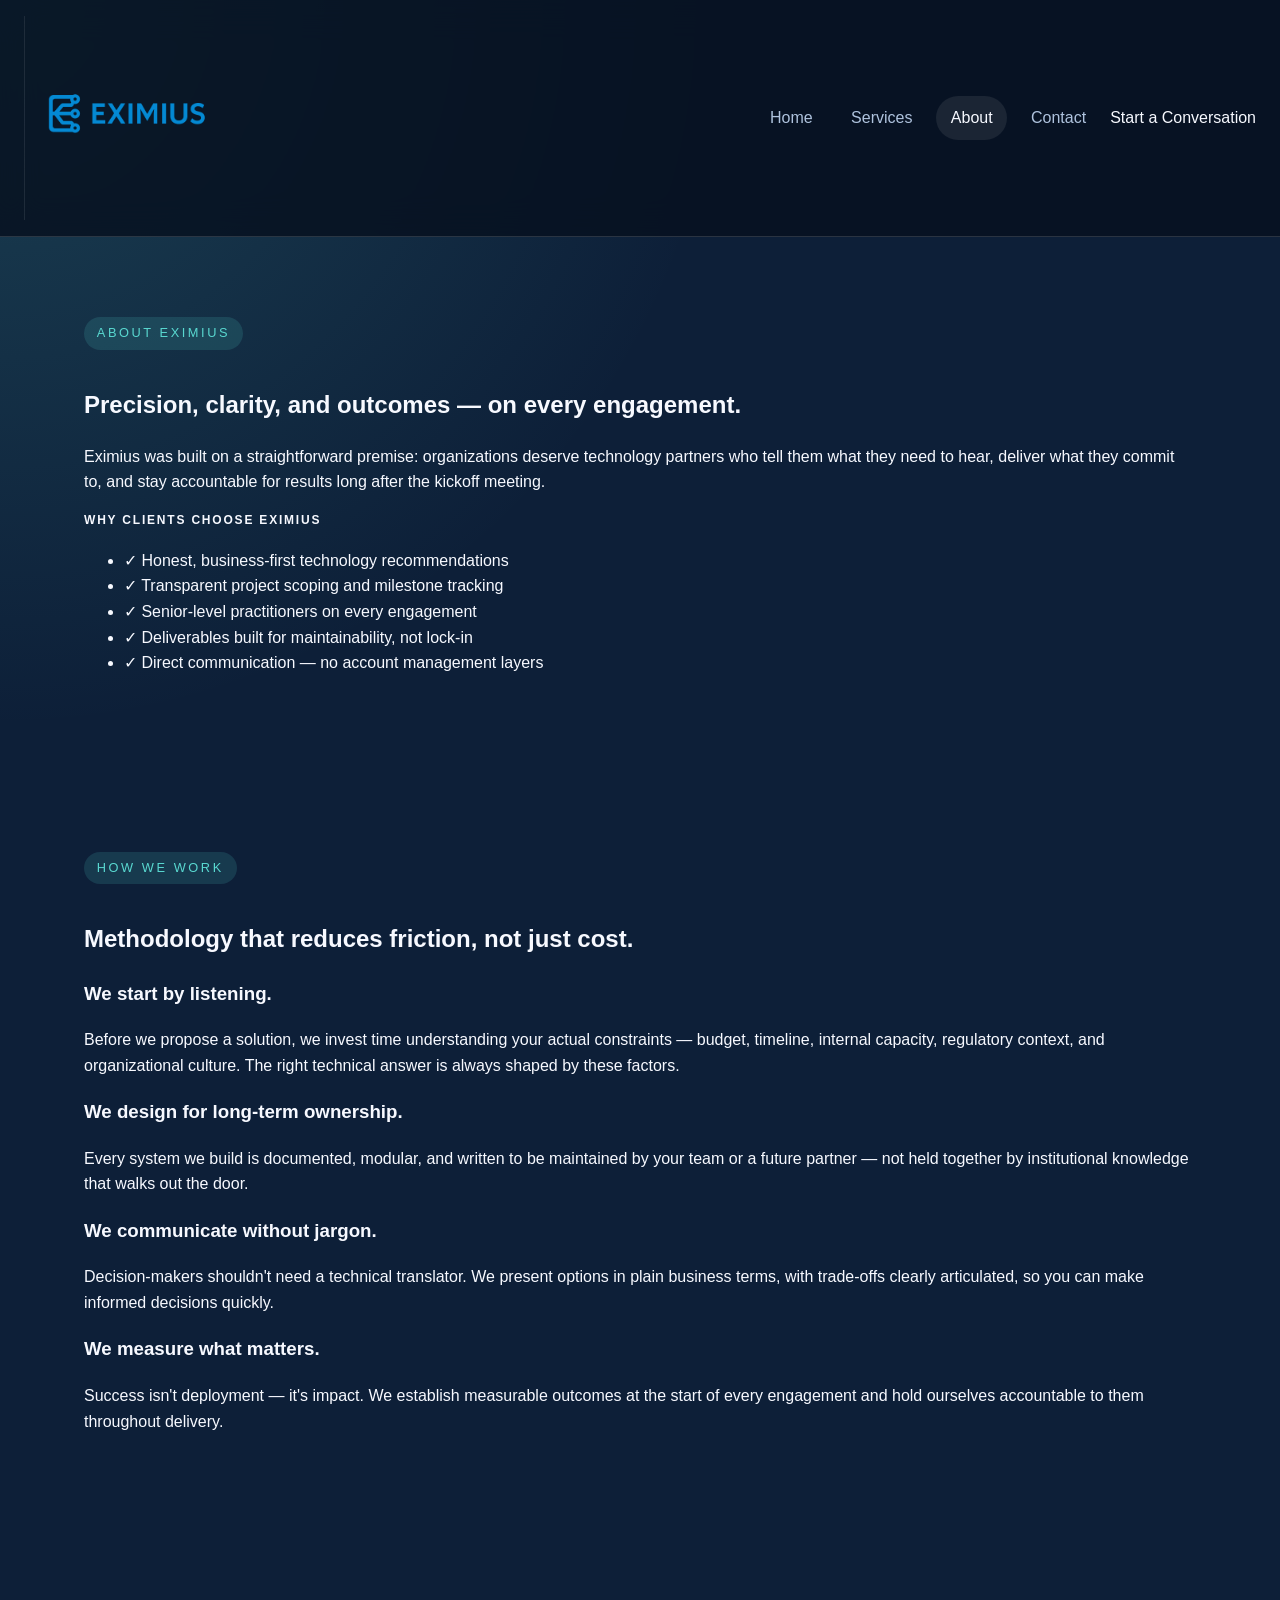
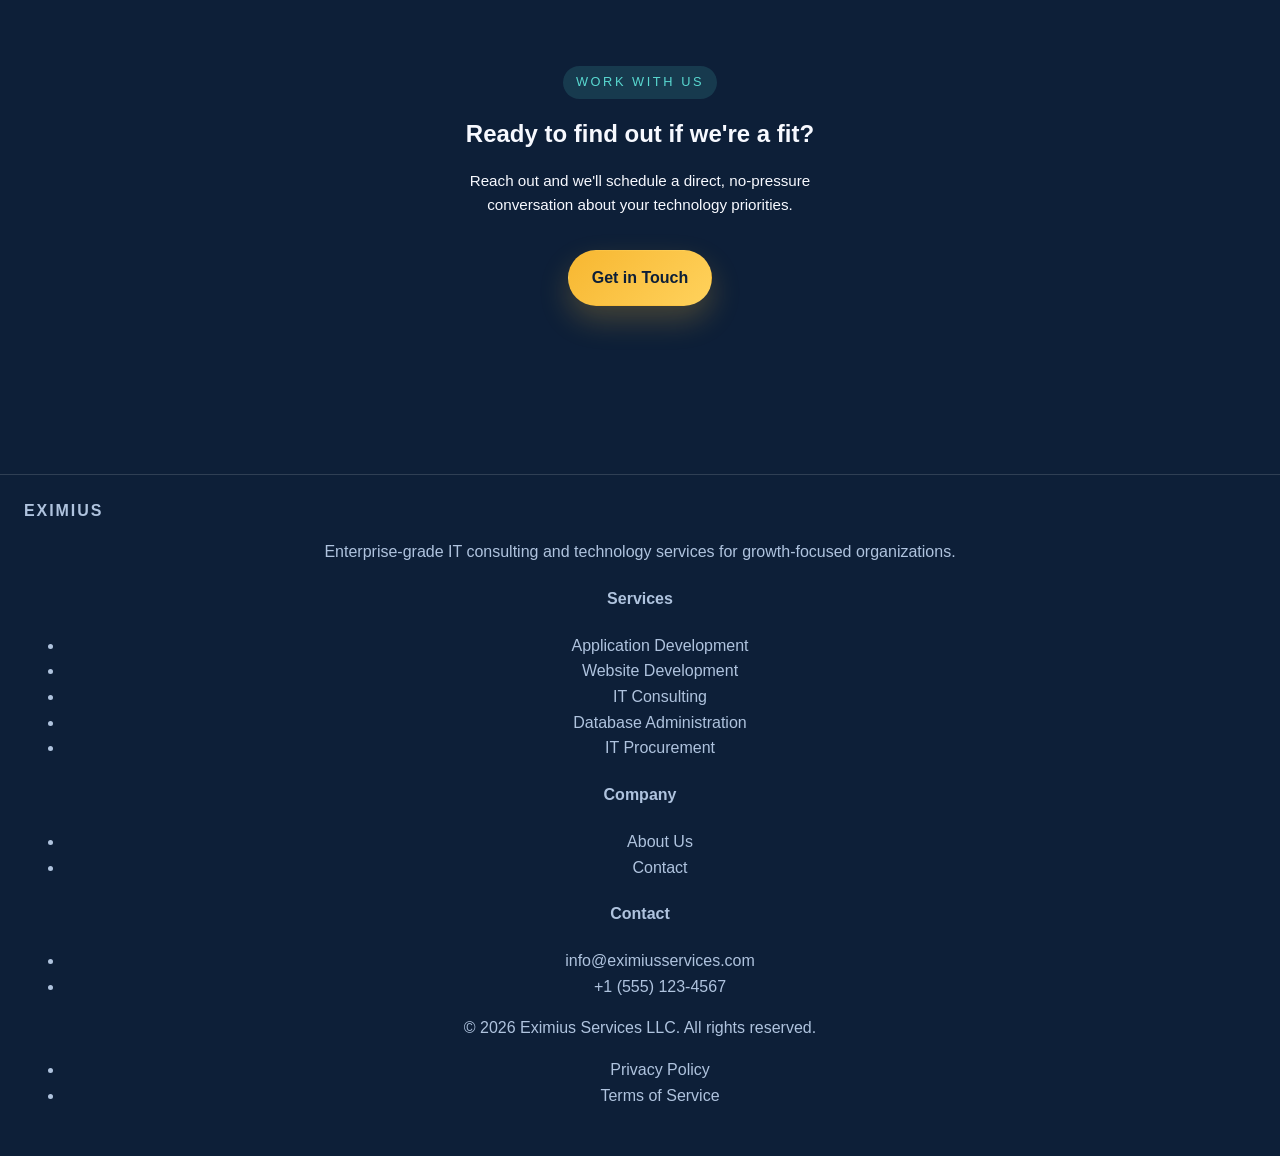
==== commit 7f49233b: "feat: modernize site with responsive UI and logo branding" ====
--- a/about.html
+++ b/about.html
@@ -12,12 +12,8 @@
 
     <!-- NAVIGATION -->
     <nav class="navbar" role="navigation" aria-label="Main navigation">
-      <a class="brand" href="index.html">
-        <span class="brand-mark">E</span>
-        <span>
-          <span class="brand-name">Eximius</span>
-          <span class="brand-tagline">Technology Consulting</span>
-        </span>
+      <a class="brand" href="index.html" aria-label="Eximius home">
+        <img class="brand-logo" src="eximius_logo_no_bg.png" alt="Eximius logo">
       </a>
       <button class="menu-toggle" type="button" aria-label="Toggle navigation" aria-expanded="false">
         <span></span><span></span><span></span>
--- a/styles.css
+++ b/styles.css
@@ -1,140 +1,42 @@
-/* ============================================================
-   EXIMIUS SERVICES — Global Stylesheet
-   Design: Enterprise IT Consulting, Dark / Gold
-   ============================================================ */
-
-/* ── Design Tokens ─────────────────────────────────────────── */
 :root {
-  --bg:          #050d1a;
-  --bg-2:        #081325;
-  --panel:       #0a1628;
-  --panel-2:     #0e1d38;
-  --panel-3:     #132240;
-
-  --text:        #e8edf5;
-  --text-2:      #a8b8d0;
-  --text-3:      #6a80a0;
-
-  --gold:        #c9a84c;
-  --gold-light:  #e2c468;
-  --gold-dim:    rgba(201, 168, 76, 0.18);
-  --gold-glow:   rgba(201, 168, 76, 0.12);
-
-  --blue:        #3a7bd5;
-  --blue-light:  #5a9bf0;
-  --blue-dim:    rgba(58, 123, 213, 0.15);
-
-  --border:      rgba(255, 255, 255, 0.07);
-  --border-2:    rgba(201, 168, 76, 0.22);
-
-  --shadow-sm:   0 2px 12px rgba(0, 0, 0, 0.3);
-  --shadow-md:   0 8px 32px rgba(0, 0, 0, 0.4);
-  --shadow-lg:   0 20px 60px rgba(0, 0, 0, 0.5);
-
-  --radius-sm:   0.5rem;
-  --radius-md:   0.875rem;
-  --radius-lg:   1.25rem;
-
-  --transition:  0.28s cubic-bezier(0.4, 0, 0.2, 1);
-}
-
-/* ── Reset & Base ───────────────────────────────────────────── */
-*, *::before, *::after { box-sizing: border-box; }
+  --bg: #0d1f38;
+  --panel: #162742;
+  --panel-2: #1e3254;
+  --text: #f7f9ff;
+  --muted: #afc3de;
+  --accent: #f7b731;
+  --accent-2: #59d8d0;
+  --border: rgba(255, 255, 255, 0.14);
+  --shadow: 0 20px 45px rgba(0, 0, 0, 0.22);
+}
+
+* {
+  box-sizing: border-box;
+}
 
 html {
   scroll-behavior: smooth;
-  font-size: 16px;
 }
 
 body {
   margin: 0;
-  font-family: "Segoe UI", system-ui, -apple-system, sans-serif;
-  font-size: 1rem;
-  line-height: 1.65;
+  font-family: "Segoe UI", Tahoma, Geneva, Verdana, sans-serif;
+  line-height: 1.6;
   color: var(--text);
-  background-color: var(--bg);
-  background-image:
-    radial-gradient(ellipse 70% 50% at 60% -10%, rgba(58, 123, 213, 0.12), transparent),
-    radial-gradient(ellipse 50% 40% at 0% 80%,   rgba(201, 168, 76, 0.06), transparent);
-  -webkit-font-smoothing: antialiased;
-}
-
-a { color: inherit; text-decoration: none; }
-
-img { display: block; max-width: 100%; }
-
-h1, h2, h3, h4 { margin: 0; line-height: 1.15; }
-
-p { margin: 0; }
-
-/* ── Layout Shell ───────────────────────────────────────────── */
+  background: radial-gradient(circle at top left, rgba(89, 216, 208, 0.18), transparent 24%), var(--bg);
+}
+
+a {
+  color: inherit;
+  text-decoration: none;
+}
+
 .page-shell {
   min-height: 100vh;
   display: flex;
   flex-direction: column;
 }
 
-main { flex: 1; }
-
-/* ── Container ──────────────────────────────────────────────── */
-.container {
-  max-width: 1200px;
-  margin: 0 auto;
-  padding: 0 2rem;
-}
-
-section { padding: 6rem 0; }
-
-/* ── Eyebrow Label ──────────────────────────────────────────── */
-.eyebrow {
-  display: inline-flex;
-  align-items: center;
-  gap: 0.6rem;
-  font-size: 0.72rem;
-  font-weight: 700;
-  letter-spacing: 0.2em;
-  text-transform: uppercase;
-  color: var(--gold);
-  margin-bottom: 1.25rem;
-}
-
-.eyebrow::before {
-  content: "";
-  display: block;
-  width: 1.5rem;
-  height: 1px;
-  background: var(--gold);
-  opacity: 0.7;
-}
-
-/* ── Gold Rule (Signature Element) ─────────────────────────── */
-.gold-rule {
-  display: block;
-  width: 3.5rem;
-  height: 2px;
-  margin: 1.5rem 0 2rem;
-  background: linear-gradient(90deg, var(--gold), var(--gold-light), transparent);
-}
-
-/* ── Headings ───────────────────────────────────────────────── */
-.display-heading {
-  font-size: clamp(2.4rem, 5vw, 3.8rem);
-  font-weight: 800;
-  letter-spacing: -0.02em;
-  color: #fff;
-  line-height: 1.08;
-}
-
-.section-title {
-  font-size: clamp(1.8rem, 3.5vw, 2.6rem);
-  font-weight: 700;
-  letter-spacing: -0.02em;
-  color: #fff;
-}
-
-/* ══════════════════════════════════════════════════════════════
-   NAVBAR
-══════════════════════════════════════════════════════════════ */
 .navbar {
   position: sticky;
   top: 0;
@@ -142,893 +44,358 @@
   display: flex;
   justify-content: space-between;
   align-items: center;
-  padding: 1.1rem 2rem;
-  background: rgba(5, 13, 26, 0.82);
-  backdrop-filter: blur(20px) saturate(1.4);
-  -webkit-backdrop-filter: blur(20px) saturate(1.4);
+  padding: 1rem 1.5rem;
+  background: rgba(7, 17, 31, 0.82);
+  backdrop-filter: blur(18px);
   border-bottom: 1px solid var(--border);
-  transition: background var(--transition), box-shadow var(--transition);
+  transition: background 0.3s ease, box-shadow 0.3s ease;
 }
 
 .navbar.scrolled {
-  background: rgba(5, 13, 26, 0.97);
-  box-shadow: 0 8px 40px rgba(0, 0, 0, 0.45);
-  border-bottom-color: rgba(201, 168, 76, 0.1);
-}
-
-/* Brand */
+  background: rgba(7, 17, 31, 0.96);
+  box-shadow: 0 10px 35px rgba(0, 0, 0, 0.25);
+}
+
 .brand {
   display: flex;
   align-items: center;
-  gap: 0.9rem;
-}
-
-.brand-mark {
-  display: grid;
-  place-items: center;
-  width: 2.2rem;
-  height: 2.2rem;
-  border-radius: 0.35rem;
-  background: linear-gradient(135deg, var(--gold) 0%, var(--gold-light) 100%);
-  color: var(--bg);
-  font-weight: 900;
-  font-size: 1rem;
-  flex-shrink: 0;
-}
-
-.brand-name {
-  font-size: 1.05rem;
-  font-weight: 700;
+  gap: 0.75rem;
+  font-weight: 800;
   letter-spacing: 0.12em;
   text-transform: uppercase;
+}
+
+.brand-logo {
+  display: block;
+  height: 204px;
+  width: auto;
+  max-width: 900px;
+  object-fit: contain;
+}
+
+.brand-mark {
+  display: none;
+}
+
+.nav-links {
+  display: flex;
+  gap: 0.6rem;
+  align-items: center;
+}
+
+.nav-link {
+  padding: 0.6rem 0.9rem;
+  border-radius: 999px;
+  color: var(--muted);
+  transition: all 0.25s ease;
+}
+
+.nav-link:hover,
+.nav-link.active {
   color: var(--text);
-}
-
-.brand-tagline {
-  display: block;
-  font-size: 0.6rem;
-  font-weight: 400;
-  letter-spacing: 0.18em;
-  text-transform: uppercase;
-  color: var(--text-3);
-  margin-top: -2px;
-}
-
-/* Nav links */
-.nav-links {
-  display: flex;
-  align-items: center;
-  gap: 0.25rem;
-}
-
-.nav-link {
-  padding: 0.5rem 0.9rem;
-  border-radius: 0.4rem;
-  font-size: 0.85rem;
-  font-weight: 500;
-  color: var(--text-2);
-  letter-spacing: 0.03em;
-  transition: color var(--transition), background var(--transition);
-}
-
-.nav-link:hover { color: var(--text); background: rgba(255,255,255,0.05); }
-
-.nav-link.active {
-  color: var(--gold);
-  background: var(--gold-glow);
-}
-
-.nav-cta {
-  margin-left: 1rem;
-  padding: 0.55rem 1.2rem;
-  border-radius: 0.4rem;
-  font-size: 0.85rem;
-  font-weight: 600;
-  color: var(--bg);
-  background: linear-gradient(135deg, var(--gold), var(--gold-light));
-  transition: opacity var(--transition), transform var(--transition);
-}
-
-.nav-cta:hover { opacity: 0.9; transform: translateY(-1px); }
-
-/* Mobile menu toggle */
+  background: rgba(255, 255, 255, 0.08);
+}
+
 .menu-toggle {
   display: none;
   flex-direction: column;
-  gap: 5px;
+  gap: 0.25rem;
   border: 0;
   background: transparent;
   cursor: pointer;
-  padding: 0.4rem;
+  padding: 0.3rem;
 }
 
 .menu-toggle span {
-  width: 22px;
+  width: 1.45rem;
   height: 2px;
   background: var(--text);
-  border-radius: 2px;
-  display: block;
-  transition: transform var(--transition), opacity var(--transition);
-}
-
-/* ══════════════════════════════════════════════════════════════
-   HERO — Homepage
-══════════════════════════════════════════════════════════════ */
-.hero-section {
+  border-radius: 999px;
+  transition: transform 0.25s ease, opacity 0.25s ease;
+}
+
+main {
+  flex: 1;
+}
+
+section {
+  max-width: 1160px;
+  margin: 0 auto;
+  padding: 5rem 1.5rem;
+}
+
+.hero-slider {
   position: relative;
-  padding: 7rem 0 5rem;
+  padding-top: 3rem;
+  padding-bottom: 3rem;
+}
+
+.slider {
+  position: relative;
+  min-height: 420px;
+  border-radius: 1.5rem;
   overflow: hidden;
-}
-
-/* Ambient background geometry */
-.hero-section::before {
-  content: "";
+  border: 1px solid var(--border);
+  box-shadow: var(--shadow);
+  background: linear-gradient(135deg, rgba(17, 28, 49, 0.95), rgba(7, 17, 31, 0.96));
+}
+
+.slide {
   position: absolute;
   inset: 0;
-  background:
-    radial-gradient(ellipse 60% 60% at 75% 50%, rgba(58, 123, 213, 0.08), transparent),
-    radial-gradient(ellipse 40% 40% at 20% 80%,  rgba(201, 168, 76, 0.06), transparent);
-  pointer-events: none;
-}
-
-.hero-layout {
-  display: grid;
-  grid-template-columns: 1.1fr 0.9fr;
-  gap: 4rem;
+  display: grid;
+  place-items: center;
+  text-align: center;
+  padding: 2rem;
+  opacity: 0;
+  transition: opacity 1s ease;
+  background: linear-gradient(135deg, rgba(247, 183, 49, 0.16), transparent 40%), rgba(7, 17, 31, 0.96);
+}
+
+.slide.active {
+  opacity: 1;
+}
+
+.slide-content {
+  max-width: 760px;
+}
+
+.slide h2 {
+  margin: 0;
+  font-size: clamp(1.7rem, 3vw, 2.6rem);
+  line-height: 1.2;
+  color: #fff4c2;
+}
+
+.slide .eyebrow {
+  margin-bottom: 1rem;
+  background: rgba(247, 183, 49, 0.16);
+  color: var(--accent);
+}
+
+.slider-dots {
+  display: flex;
+  justify-content: center;
+  gap: 0.6rem;
+  margin-top: 1rem;
+}
+
+.dot {
+  width: 0.8rem;
+  height: 0.8rem;
+  border: none;
+  border-radius: 50%;
+  background: rgba(255, 255, 255, 0.28);
+  cursor: pointer;
+  transition: transform 0.25s ease, background 0.25s ease;
+}
+
+.dot.active,
+.dot:hover {
+  background: var(--accent);
+  transform: scale(1.1);
+}
+
+.hero {
+  display: grid;
+  grid-template-columns: 1.2fr 0.8fr;
+  gap: 2rem;
   align-items: center;
-}
-
-.hero-kicker {
-  display: inline-flex;
-  align-items: center;
-  gap: 0.75rem;
-  font-size: 0.72rem;
-  font-weight: 700;
-  letter-spacing: 0.25em;
+  padding-top: 4rem;
+}
+
+.eyebrow {
+  display: inline-block;
+  margin-bottom: 1rem;
+  padding: 0.38rem 0.8rem;
+  border-radius: 999px;
+  background: rgba(89, 216, 208, 0.14);
+  color: var(--accent-2);
+  font-size: 0.8rem;
+  letter-spacing: 0.2em;
   text-transform: uppercase;
-  color: var(--gold);
-  margin-bottom: 1.5rem;
-}
-
-.hero-kicker-dot {
-  display: block;
-  width: 6px;
-  height: 6px;
-  border-radius: 50%;
-  background: var(--gold);
-  animation: pulse-dot 2.4s ease-in-out infinite;
-}
-
-@keyframes pulse-dot {
-  0%, 100% { opacity: 1; transform: scale(1); }
-  50%       { opacity: 0.4; transform: scale(0.7); }
-}
-
-.hero-heading {
-  font-size: clamp(2.6rem, 5.5vw, 4.2rem);
-  font-weight: 800;
-  letter-spacing: -0.03em;
-  color: #fff;
-  line-height: 1.05;
-  margin-bottom: 1.5rem;
-}
-
-.hero-heading em {
-  font-style: normal;
-  color: var(--gold-light);
-}
-
-.hero-body {
-  font-size: 1.05rem;
-  color: var(--text-2);
-  line-height: 1.75;
-  max-width: 500px;
-  margin-bottom: 2.5rem;
+}
+
+.hero h2,
+.section-heading h2 {
+  margin: 0 0 1rem;
+  font-size: clamp(2rem, 4vw, 3.4rem);
+  line-height: 1.1;
+}
+
+.hero p,
+.section-heading p,
+.panel p,
+.card p {
+  margin: 0;
+  color: var(--muted);
 }
 
 .hero-actions {
   display: flex;
-  align-items: center;
+  flex-wrap: wrap;
   gap: 1rem;
-  flex-wrap: wrap;
-}
-
-/* ── Buttons ────────────────────────────────────────────────── */
+  margin-top: 1.5rem;
+}
+
 .btn {
   display: inline-flex;
   align-items: center;
   justify-content: center;
-  gap: 0.5rem;
-  padding: 0.85rem 1.6rem;
-  border-radius: 0.45rem;
-  font-size: 0.9rem;
-  font-weight: 600;
+  padding: 0.9rem 1.4rem;
+  border-radius: 999px;
+  font-weight: 700;
   border: 1px solid transparent;
-  cursor: pointer;
-  transition: transform var(--transition), box-shadow var(--transition), opacity var(--transition);
-  white-space: nowrap;
-}
-
-.btn:hover { transform: translateY(-2px); }
+  transition: transform 0.25s ease, box-shadow 0.25s ease, background 0.25s ease;
+}
+
+.btn:hover {
+  transform: translateY(-2px);
+}
 
 .btn-primary {
-  background: linear-gradient(135deg, var(--gold) 0%, var(--gold-light) 100%);
-  color: #0a0d14;
-  box-shadow: 0 6px 24px rgba(201, 168, 76, 0.28);
-}
-
-.btn-primary:hover { box-shadow: 0 10px 32px rgba(201, 168, 76, 0.38); }
-
-.btn-outline {
-  background: transparent;
-  color: var(--text-2);
+  background: linear-gradient(135deg, var(--accent), #ffd25c);
+  color: var(--bg);
+  box-shadow: 0 14px 30px rgba(247, 183, 49, 0.24);
+}
+
+.btn-secondary {
+  background: rgba(255, 255, 255, 0.05);
   border-color: var(--border);
-  border-width: 1px;
-}
-
-.btn-outline:hover { color: var(--text); border-color: rgba(255,255,255,0.18); background: rgba(255,255,255,0.04); }
-
-/* Hero right — stats panel */
-.hero-panel {
-  background: linear-gradient(145deg, var(--panel-2), var(--panel));
+}
+
+.hero-card,
+.panel,
+.card {
   border: 1px solid var(--border);
-  border-radius: var(--radius-lg);
-  padding: 2.25rem;
-  box-shadow: var(--shadow-lg);
+  background: linear-gradient(145deg, rgba(17, 28, 49, 0.95), rgba(8, 16, 29, 0.92));
+  box-shadow: var(--shadow);
+}
+
+.hero-card {
+  padding: 1.5rem;
+  border-radius: 1.35rem;
   position: relative;
   overflow: hidden;
 }
 
-.hero-panel::before {
-  content: "";
-  position: absolute;
-  top: 0; left: 0; right: 0;
-  height: 2px;
-  background: linear-gradient(90deg, var(--gold), var(--blue-light), transparent);
-}
-
-.stat-grid {
-  display: grid;
-  grid-template-columns: 1fr 1fr;
-  gap: 1.5rem;
-}
-
-.stat-item {
-  padding: 1.25rem;
-  border-radius: var(--radius-sm);
-  background: rgba(255,255,255,0.03);
-  border: 1px solid var(--border);
-}
-
-.stat-value {
-  font-size: 2rem;
-  font-weight: 800;
-  color: var(--gold-light);
-  letter-spacing: -0.03em;
-  line-height: 1;
-}
-
-.stat-label {
-  font-size: 0.75rem;
-  color: var(--text-3);
-  margin-top: 0.3rem;
-  letter-spacing: 0.04em;
-  text-transform: uppercase;
-}
-
-.hero-panel-title {
-  font-size: 0.8rem;
-  font-weight: 700;
-  letter-spacing: 0.15em;
-  text-transform: uppercase;
-  color: var(--text-3);
-  margin-bottom: 1.25rem;
-}
-
-/* ── Slider ─────────────────────────────────────────────────── */
-.slider-section {
-  padding: 1rem 0 5rem;
-}
-
-.slider-track {
-  position: relative;
-  border-radius: var(--radius-lg);
-  overflow: hidden;
-  border: 1px solid var(--border);
-  box-shadow: var(--shadow-lg);
-  min-height: 380px;
-  background: var(--panel);
-}
-
-.slide {
-  position: absolute;
-  inset: 0;
-  display: grid;
-  align-items: center;
-  padding: 4rem;
-  opacity: 0;
-  transform: translateX(20px);
-  transition: opacity 0.8s ease, transform 0.8s ease;
-  pointer-events: none;
-}
-
-.slide.active {
-  opacity: 1;
-  transform: translateX(0);
-  pointer-events: auto;
-}
-
-.slide-eyebrow {
-  display: inline-flex;
-  align-items: center;
-  gap: 0.6rem;
-  font-size: 0.72rem;
-  font-weight: 700;
-  letter-spacing: 0.2em;
-  text-transform: uppercase;
-  color: var(--gold);
-  margin-bottom: 1.25rem;
-}
-
-.slide-eyebrow::before {
-  content: "";
-  width: 1.2rem;
-  height: 1px;
-  background: var(--gold);
-  display: block;
-}
-
-.slide-heading {
-  font-size: clamp(1.6rem, 3.5vw, 2.4rem);
-  font-weight: 700;
-  color: #fff;
-  line-height: 1.15;
-  max-width: 700px;
-  margin-bottom: 0.75rem;
-}
-
-.slide-body {
-  font-size: 1rem;
-  color: var(--text-2);
-  max-width: 560px;
-}
-
-/* Slide background tint */
-.slide:nth-child(1) { background: linear-gradient(135deg, rgba(58,123,213,0.1), transparent 60%), var(--panel); }
-.slide:nth-child(2) { background: linear-gradient(135deg, rgba(201,168,76,0.1),  transparent 60%), var(--panel); }
-.slide:nth-child(3) { background: linear-gradient(135deg, rgba(90,155,240,0.08), transparent 60%), var(--panel); }
-
-.slider-footer {
-  display: flex;
-  align-items: center;
-  justify-content: space-between;
-  margin-top: 1.25rem;
-}
-
-.slider-dots {
-  display: flex;
-  gap: 0.5rem;
-}
-
-.dot {
-  width: 28px;
-  height: 3px;
-  border-radius: 2px;
-  background: rgba(255,255,255,0.15);
-  border: none;
-  cursor: pointer;
-  transition: background var(--transition), width var(--transition);
-}
-
-.dot.active {
-  background: var(--gold);
-  width: 44px;
-}
-
-.slider-counter {
-  font-size: 0.75rem;
-  color: var(--text-3);
-  letter-spacing: 0.08em;
-}
-
-/* ══════════════════════════════════════════════════════════════
-   SERVICES GRID
-══════════════════════════════════════════════════════════════ */
-.services-section { background: transparent; }
-
-.section-header {
-  display: flex;
-  justify-content: space-between;
-  align-items: flex-end;
-  gap: 2rem;
-  margin-bottom: 3.5rem;
-}
-
-.section-header .section-desc {
-  max-width: 400px;
-  font-size: 0.95rem;
-  color: var(--text-2);
-  line-height: 1.7;
-}
-
-.services-grid {
-  display: grid;
-  grid-template-columns: repeat(3, 1fr);
-  gap: 1.25rem;
-}
-
-/* Service card */
-.service-card {
-  position: relative;
-  padding: 2rem 1.75rem;
-  border-radius: var(--radius-md);
-  border: 1px solid var(--border);
-  background: linear-gradient(145deg, var(--panel-2), var(--panel));
-  overflow: hidden;
-  transition: border-color var(--transition), transform var(--transition), box-shadow var(--transition);
-}
-
-.service-card::before {
+.hero-card::before {
   content: "";
   position: absolute;
   inset: 0;
-  opacity: 0;
-  transition: opacity var(--transition);
-}
-
-.service-card:hover {
-  border-color: var(--border-2);
-  transform: translateY(-5px);
-  box-shadow: var(--shadow-md), 0 0 0 1px var(--border-2);
-}
-
-.service-card:hover::before { opacity: 1; }
-
-.service-icon {
+  background: linear-gradient(135deg, rgba(89, 216, 208, 0.16), transparent 45%);
+  pointer-events: none;
+}
+
+.hero-card h3,
+.panel h3,
+.card h3 {
+  margin-top: 0;
+  margin-bottom: 0.65rem;
+}
+
+.hero-card ul {
+  list-style: none;
+  padding: 0;
+  margin: 0;
+  display: grid;
+  gap: 0.8rem;
+}
+
+.hero-card li {
+  display: flex;
+  gap: 0.7rem;
+  align-items: flex-start;
+  color: var(--muted);
+}
+
+.check {
   display: inline-flex;
   align-items: center;
   justify-content: center;
-  width: 3rem;
-  height: 3rem;
-  border-radius: 0.6rem;
-  margin-bottom: 1.25rem;
-  font-size: 1.3rem;
-}
-
-.icon-blue  { background: var(--blue-dim);  color: var(--blue-light); }
-.icon-gold  { background: var(--gold-dim);   color: var(--gold-light); }
-
-.service-card h3 {
-  font-size: 1rem;
-  font-weight: 700;
-  color: var(--text);
-  margin-bottom: 0.6rem;
-  letter-spacing: 0.01em;
-}
-
-.service-card p {
-  font-size: 0.875rem;
-  color: var(--text-2);
-  line-height: 1.7;
-}
-
-.service-card-footer {
-  margin-top: 1.5rem;
-  padding-top: 1.25rem;
-  border-top: 1px solid var(--border);
-}
-
-.service-link {
+  width: 1.2rem;
+  height: 1.2rem;
+  border-radius: 50%;
+  background: rgba(89, 216, 208, 0.16);
+  color: var(--accent-2);
   font-size: 0.8rem;
-  font-weight: 600;
-  letter-spacing: 0.05em;
-  color: var(--gold);
-  display: inline-flex;
-  align-items: center;
-  gap: 0.4rem;
-  transition: gap var(--transition);
-}
-
-.service-link:hover { gap: 0.7rem; }
-
-/* ── Wide span card ─────────────────────────────────────────── */
-.service-card-wide {
-  grid-column: span 2;
-  display: grid;
-  grid-template-columns: 1fr 1fr;
-  gap: 2rem;
-  align-items: start;
-}
-
-.service-card-wide .service-card-body { }
-
-.service-card-wide .service-card-features {
-  margin-top: 1rem;
-  padding: 1.25rem;
-  border-radius: var(--radius-sm);
-  background: rgba(255,255,255,0.03);
-  border: 1px solid var(--border);
-}
-
-.feature-list {
-  list-style: none;
-  padding: 0;
-  margin: 0;
-  display: grid;
-  gap: 0.6rem;
-}
-
-.feature-list li {
-  display: flex;
-  align-items: center;
-  gap: 0.6rem;
-  font-size: 0.82rem;
-  color: var(--text-2);
-}
-
-.feature-list li::before {
-  content: "";
-  display: block;
-  width: 4px;
-  height: 4px;
-  border-radius: 50%;
-  background: var(--gold);
   flex-shrink: 0;
 }
 
-/* ══════════════════════════════════════════════════════════════
-   WHY EXIMIUS
-══════════════════════════════════════════════════════════════ */
-.why-section {
-  background:
-    radial-gradient(ellipse 80% 60% at 50% 0%, rgba(58,123,213,0.07), transparent),
-    var(--bg-2);
-  border-top: 1px solid var(--border);
-  border-bottom: 1px solid var(--border);
-}
-
-.why-grid {
-  display: grid;
-  grid-template-columns: repeat(4, 1fr);
-  gap: 1.5rem;
-  margin-top: 3rem;
-}
-
-.why-card {
-  padding: 1.75rem 1.5rem;
-  border-radius: var(--radius-md);
-  border: 1px solid var(--border);
-  background: var(--panel);
-  transition: border-color var(--transition), transform var(--transition);
-}
-
-.why-card:hover {
-  border-color: var(--border-2);
-  transform: translateY(-4px);
-}
-
-.why-icon {
-  font-size: 1.5rem;
-  margin-bottom: 1rem;
-}
-
-.why-card h3 {
-  font-size: 0.95rem;
-  font-weight: 700;
-  margin-bottom: 0.5rem;
-  color: var(--text);
-}
-
-.why-card p {
-  font-size: 0.83rem;
-  color: var(--text-2);
-  line-height: 1.7;
-}
-
-/* ══════════════════════════════════════════════════════════════
-   HERO (inner pages)
-══════════════════════════════════════════════════════════════ */
-.page-hero {
-  padding: 5.5rem 0 4rem;
-  border-bottom: 1px solid var(--border);
-  position: relative;
-  overflow: hidden;
-}
-
-.page-hero::before {
-  content: "";
-  position: absolute;
-  inset: 0;
-  background: radial-gradient(ellipse 60% 80% at 80% 50%, rgba(58,123,213,0.07), transparent);
-  pointer-events: none;
-}
-
-.page-hero .page-hero-layout {
-  display: grid;
-  grid-template-columns: 1fr 1fr;
-  gap: 4rem;
-  align-items: center;
-}
-
-.page-hero h1 {
-  font-size: clamp(2rem, 4vw, 3rem);
-  font-weight: 700;
-  color: #fff;
-  letter-spacing: -0.025em;
-  margin-bottom: 1rem;
-}
-
-.page-hero p {
-  font-size: 1rem;
-  color: var(--text-2);
-  line-height: 1.75;
-}
-
-/* ══════════════════════════════════════════════════════════════
-   ABOUT PAGE
-══════════════════════════════════════════════════════════════ */
-.about-values {
+.section-heading {
+  display: flex;
+  justify-content: space-between;
+  align-items: end;
+  gap: 1rem;
+  margin-bottom: 2rem;
+}
+
+.cards {
+  display: grid;
+  grid-template-columns: repeat(3, minmax(0, 1fr));
+  gap: 1.25rem;
+}
+
+.card {
+  padding: 1.5rem;
+  border-radius: 1.15rem;
+  transition: transform 0.35s ease, border-color 0.35s ease, background 0.35s ease;
+}
+
+.card:hover {
+  transform: translateY(-6px);
+  border-color: rgba(89, 216, 208, 0.45);
+  background: rgba(255, 255, 255, 0.07);
+}
+
+.info-grid {
   display: grid;
   grid-template-columns: 1fr 1fr;
   gap: 1.25rem;
-  margin-top: 3rem;
-}
-
-.value-card {
-  padding: 2rem;
-  border-radius: var(--radius-md);
+}
+
+.panel {
+  padding: 1.5rem;
+  border-radius: 1.2rem;
+}
+
+form {
+  display: grid;
+  gap: 0.9rem;
+}
+
+input,
+textarea {
+  width: 100%;
+  padding: 0.9rem 1rem;
   border: 1px solid var(--border);
-  background: linear-gradient(145deg, var(--panel-2), var(--panel));
-  transition: border-color var(--transition), transform var(--transition);
-}
-
-.value-card:hover {
-  border-color: var(--border-2);
-  transform: translateY(-4px);
-}
-
-.value-card h3 {
-  font-size: 1rem;
-  font-weight: 700;
+  border-radius: 0.95rem;
   color: var(--text);
-  margin-bottom: 0.6rem;
-}
-
-.value-card p {
-  font-size: 0.875rem;
-  color: var(--text-2);
-  line-height: 1.7;
-}
-
-/* Checklist */
-.check-list {
-  list-style: none;
-  padding: 0;
-  margin: 1.5rem 0 0;
-  display: grid;
-  gap: 0.85rem;
-}
-
-.check-list li {
-  display: flex;
-  align-items: flex-start;
-  gap: 0.75rem;
-  font-size: 0.9rem;
-  color: var(--text-2);
-}
-
-.check-icon {
-  display: inline-flex;
-  align-items: center;
-  justify-content: center;
-  width: 1.35rem;
-  height: 1.35rem;
-  border-radius: 50%;
-  background: var(--gold-dim);
-  color: var(--gold);
-  font-size: 0.7rem;
-  flex-shrink: 0;
-  margin-top: 0.1rem;
-}
-
-/* ══════════════════════════════════════════════════════════════
-   CONTACT PAGE
-══════════════════════════════════════════════════════════════ */
-.contact-layout {
-  display: grid;
-  grid-template-columns: 1fr 1.2fr;
-  gap: 4rem;
-  align-items: start;
-}
-
-.contact-info h2 {
-  font-size: clamp(1.8rem, 3.5vw, 2.4rem);
-  font-weight: 700;
-  color: #fff;
-  letter-spacing: -0.02em;
-  margin-bottom: 1rem;
-}
-
-.contact-info p {
-  font-size: 0.95rem;
-  color: var(--text-2);
-  line-height: 1.8;
-  margin-bottom: 2rem;
-}
-
-.contact-items {
-  display: grid;
-  gap: 1.1rem;
-}
-
-.contact-item {
-  display: flex;
-  align-items: center;
-  gap: 0.9rem;
-  font-size: 0.875rem;
-  color: var(--text-2);
-}
-
-.contact-item-icon {
-  display: inline-flex;
-  align-items: center;
-  justify-content: center;
-  width: 2.4rem;
-  height: 2.4rem;
-  border-radius: 0.5rem;
-  background: var(--gold-dim);
-  color: var(--gold);
-  font-size: 1rem;
-  flex-shrink: 0;
-}
-
-/* Form panel */
-.form-panel {
-  background: linear-gradient(145deg, var(--panel-2), var(--panel));
-  border: 1px solid var(--border);
-  border-radius: var(--radius-lg);
-  padding: 2.5rem;
-  box-shadow: var(--shadow-md);
-  position: relative;
-  overflow: hidden;
-}
-
-.form-panel::before {
-  content: "";
-  position: absolute;
-  top: 0; left: 0; right: 0;
-  height: 2px;
-  background: linear-gradient(90deg, var(--gold), var(--blue-light), transparent);
-}
-
-.form-grid { display: grid; gap: 1rem; }
-
-.form-row { display: grid; grid-template-columns: 1fr 1fr; gap: 1rem; }
-
-label {
-  display: block;
-  font-size: 0.75rem;
-  font-weight: 600;
-  letter-spacing: 0.06em;
-  text-transform: uppercase;
-  color: var(--text-3);
-  margin-bottom: 0.45rem;
-}
-
-input, textarea, select {
-  width: 100%;
-  padding: 0.85rem 1rem;
-  border: 1px solid var(--border);
-  border-radius: 0.5rem;
-  color: var(--text);
-  background: rgba(255,255,255,0.04);
-  font-family: inherit;
-  font-size: 0.9rem;
-  transition: border-color var(--transition), box-shadow var(--transition);
-}
-
-input:focus, textarea:focus, select:focus {
-  outline: none;
-  border-color: rgba(201, 168, 76, 0.45);
-  box-shadow: 0 0 0 3px rgba(201, 168, 76, 0.1);
-}
-
-input::placeholder, textarea::placeholder { color: var(--text-3); }
+  background: rgba(255, 255, 255, 0.05);
+}
+
+input::placeholder,
+textarea::placeholder {
+  color: #7d90ad;
+}
 
 textarea {
-  min-height: 8rem;
+  min-height: 7.8rem;
   resize: vertical;
 }
 
-/* ══════════════════════════════════════════════════════════════
-   FOOTER
-══════════════════════════════════════════════════════════════ */
-.footer {
-  background: var(--panel);
+footer {
+  padding: 1.4rem 1.5rem 2rem;
+  text-align: center;
+  color: var(--muted);
   border-top: 1px solid var(--border);
-  padding: 3.5rem 0 2rem;
-  margin-top: auto;
-}
-
-.footer-grid {
-  display: grid;
-  grid-template-columns: 1.4fr 1fr 1fr 1fr;
-  gap: 2.5rem;
-  margin-bottom: 3rem;
-}
-
-.footer-brand .brand-name { font-size: 0.9rem; color: var(--text); }
-
-.footer-desc {
-  font-size: 0.82rem;
-  color: var(--text-3);
-  line-height: 1.75;
-  margin-top: 0.75rem;
-}
-
-.footer-col h4 {
-  font-size: 0.72rem;
-  font-weight: 700;
-  letter-spacing: 0.15em;
-  text-transform: uppercase;
-  color: var(--text-3);
-  margin-bottom: 1rem;
-}
-
-.footer-links {
-  list-style: none;
-  padding: 0;
-  margin: 0;
-  display: grid;
-  gap: 0.6rem;
-}
-
-.footer-links a {
-  font-size: 0.83rem;
-  color: var(--text-2);
-  transition: color var(--transition);
-}
-
-.footer-links a:hover { color: var(--gold); }
-
-.footer-bottom {
-  display: flex;
-  justify-content: space-between;
-  align-items: center;
-  padding-top: 1.75rem;
-  border-top: 1px solid var(--border);
-  gap: 1rem;
-  flex-wrap: wrap;
-}
-
-.footer-copy {
-  font-size: 0.78rem;
-  color: var(--text-3);
-}
-
-.footer-legal {
-  display: flex;
-  gap: 1.5rem;
-  list-style: none;
-  padding: 0;
-  margin: 0;
-}
-
-.footer-legal a {
-  font-size: 0.78rem;
-  color: var(--text-3);
-  transition: color var(--transition);
-}
-
-.footer-legal a:hover { color: var(--text-2); }
-
-/* ══════════════════════════════════════════════════════════════
-   ANIMATIONS
-══════════════════════════════════════════════════════════════ */
+  margin-top: 2rem;
+}
+
 .reveal {
   opacity: 0;
-  transform: translateY(28px);
-  transition: opacity 0.75s ease, transform 0.75s ease;
+  transform: translateY(24px);
+  transition: opacity 0.7s ease, transform 0.7s ease;
 }
 
 .reveal.visible {
@@ -1036,86 +403,224 @@
   transform: none;
 }
 
-/* Stagger children */
-.reveal-stagger > * {
-  opacity: 0;
-  transform: translateY(20px);
-  transition: opacity 0.6s ease, transform 0.6s ease;
-}
-
-.reveal-stagger.visible > *:nth-child(1) { opacity:1; transform:none; transition-delay:0.05s; }
-.reveal-stagger.visible > *:nth-child(2) { opacity:1; transform:none; transition-delay:0.15s; }
-.reveal-stagger.visible > *:nth-child(3) { opacity:1; transform:none; transition-delay:0.25s; }
-.reveal-stagger.visible > *:nth-child(4) { opacity:1; transform:none; transition-delay:0.35s; }
-.reveal-stagger.visible > *:nth-child(5) { opacity:1; transform:none; transition-delay:0.45s; }
-.reveal-stagger.visible > *:nth-child(6) { opacity:1; transform:none; transition-delay:0.55s; }
-
-/* ══════════════════════════════════════════════════════════════
-   DIVIDER
-══════════════════════════════════════════════════════════════ */
-.divider {
-  height: 1px;
-  background: var(--border);
-  margin: 0;
-}
-
-/* ══════════════════════════════════════════════════════════════
-   RESPONSIVE
-══════════════════════════════════════════════════════════════ */
-@media (max-width: 1024px) {
-  .services-grid { grid-template-columns: repeat(2, 1fr); }
-  .service-card-wide { grid-column: span 1; grid-template-columns: 1fr; }
-  .why-grid { grid-template-columns: repeat(2, 1fr); }
-  .footer-grid { grid-template-columns: 1fr 1fr; }
-}
-
 @media (max-width: 860px) {
-  .hero-layout { grid-template-columns: 1fr; }
-  .hero-panel { display: none; }
-  .page-hero .page-hero-layout { grid-template-columns: 1fr; }
-  .contact-layout { grid-template-columns: 1fr; }
-  .about-values { grid-template-columns: 1fr; }
-  .form-row { grid-template-columns: 1fr; }
-  section { padding: 4rem 0; }
-  .section-header { flex-direction: column; align-items: flex-start; }
+  .hero {
+    grid-template-columns: 1fr;
+  }
+
+  .cards {
+    grid-template-columns: 1fr;
+  }
+
+  .info-grid {
+    grid-template-columns: 1fr;
+  }
 }
 
 @media (max-width: 720px) {
-  .menu-toggle { display: flex; }
+  .menu-toggle {
+    display: inline-flex;
+  }
 
   .nav-links {
     position: absolute;
     top: calc(100% + 0.5rem);
+    right: 1rem;
     left: 1rem;
-    right: 1rem;
+    display: flex;
     flex-direction: column;
     align-items: stretch;
-    padding: 0.75rem;
+    padding: 1rem;
     border: 1px solid var(--border);
-    border-radius: var(--radius-md);
-    background: rgba(5, 13, 26, 0.98);
-    box-shadow: var(--shadow-lg);
+    border-radius: 1rem;
+    background: rgba(7, 17, 31, 0.96);
+    box-shadow: var(--shadow);
+    transform: translateY(-10px);
     opacity: 0;
     pointer-events: none;
-    transform: translateY(-8px);
-    transition: all var(--transition);
+    transition: all 0.25s ease;
   }
 
   .nav-links.open {
+    transform: translateY(0);
     opacity: 1;
     pointer-events: auto;
-    transform: translateY(0);
-  }
-
-  .nav-cta { margin: 0.5rem 0 0; text-align: center; }
-
-  .services-grid { grid-template-columns: 1fr; }
-  .why-grid { grid-template-columns: 1fr 1fr; }
-  .footer-grid { grid-template-columns: 1fr; }
-  .slide { padding: 2.5rem 1.75rem; }
-  .footer-bottom { flex-direction: column; text-align: center; }
-}
-
-@media (prefers-reduced-motion: reduce) {
-  *, *::before, *::after { transition-duration: 0.01ms !important; animation-duration: 0.01ms !important; }
-}
+  }
+
+  .navbar {
+    padding: 1rem;
+  }
+
+  .section-heading {
+    flex-direction: column;
+    align-items: flex-start;
+  }
+
+  .hero {
+    padding-top: 2rem;
+  }
+}
+/* ── Service Image Carousel ─────────────────────────────── */
+.service-carousel {
+  padding-top: 0;
+  padding-bottom: 5rem;
+}
+
+.service-carousel .section-heading {
+  margin-bottom: 2.5rem;
+}
+
+.sc-track-wrapper {
+  position: relative;
+}
+
+.sc-track {
+  display: grid;
+  grid-template-columns: repeat(3, 1fr);
+  gap: 1.25rem;
+  transition: transform 0.5s cubic-bezier(0.4, 0, 0.2, 1);
+}
+
+.sc-slide {
+  border-radius: 1.25rem;
+  overflow: hidden;
+  border: 1px solid var(--border);
+  background: linear-gradient(145deg, var(--panel), rgba(13, 31, 56, 0.9));
+  box-shadow: var(--shadow);
+  display: flex;
+  flex-direction: column;
+  transition: transform 0.35s ease, border-color 0.35s ease;
+  cursor: pointer;
+}
+
+.sc-slide:hover {
+  transform: translateY(-6px);
+  border-color: rgba(89, 216, 208, 0.45);
+}
+
+.sc-img {
+  width: 100%;
+  height: 200px;
+  object-fit: cover;
+  display: block;
+  filter: brightness(0.88) saturate(0.9);
+  transition: filter 0.35s ease;
+}
+
+.sc-slide:hover .sc-img {
+  filter: brightness(1) saturate(1.05);
+}
+
+.sc-body {
+  padding: 1.25rem 1.4rem 1.5rem;
+  flex: 1;
+  display: flex;
+  flex-direction: column;
+  gap: 0.5rem;
+}
+
+.sc-tag {
+  display: inline-block;
+  padding: 0.28rem 0.65rem;
+  border-radius: 999px;
+  background: rgba(247, 183, 49, 0.14);
+  color: var(--accent);
+  font-size: 0.72rem;
+  letter-spacing: 0.18em;
+  text-transform: uppercase;
+  font-weight: 600;
+  width: fit-content;
+}
+
+.sc-body h3 {
+  margin: 0.2rem 0 0;
+  font-size: 1.1rem;
+  line-height: 1.3;
+}
+
+.sc-body p {
+  margin: 0;
+  color: var(--muted);
+  font-size: 0.92rem;
+  line-height: 1.55;
+}
+
+.sc-controls {
+  display: flex;
+  align-items: center;
+  justify-content: center;
+  gap: 1rem;
+  margin-top: 1.75rem;
+}
+
+.sc-btn {
+  display: grid;
+  place-items: center;
+  width: 2.6rem;
+  height: 2.6rem;
+  border-radius: 50%;
+  border: 1px solid var(--border);
+  background: rgba(255,255,255,0.06);
+  color: var(--text);
+  cursor: pointer;
+  font-size: 1.1rem;
+  transition: background 0.22s ease, border-color 0.22s ease, transform 0.22s ease;
+}
+
+.sc-btn:hover {
+  background: rgba(255,255,255,0.12);
+  border-color: rgba(89,216,208,0.5);
+  transform: scale(1.08);
+}
+
+.sc-btn:disabled {
+  opacity: 0.3;
+  cursor: not-allowed;
+  transform: none;
+}
+
+.sc-dots {
+  display: flex;
+  gap: 0.5rem;
+}
+
+.sc-dot {
+  width: 0.55rem;
+  height: 0.55rem;
+  border-radius: 50%;
+  background: rgba(255,255,255,0.25);
+  border: none;
+  cursor: pointer;
+  transition: background 0.25s ease, transform 0.25s ease;
+  padding: 0;
+}
+
+.sc-dot.active {
+  background: var(--accent);
+  transform: scale(1.25);
+}
+
+@media (max-width: 860px) {
+  .sc-track {
+    grid-template-columns: 1fr 1fr;
+  }
+
+  .sc-slide {
+    min-height: 100%;
+  }
+}
+
+@media (max-width: 560px) {
+  .sc-track {
+    grid-template-columns: 1fr;
+  }
+
+  .sc-controls {
+    flex-wrap: wrap;
+  }
+
+  .sc-btn {
+    width: 2.4rem;
+    height: 2.4rem;
+  }
+}
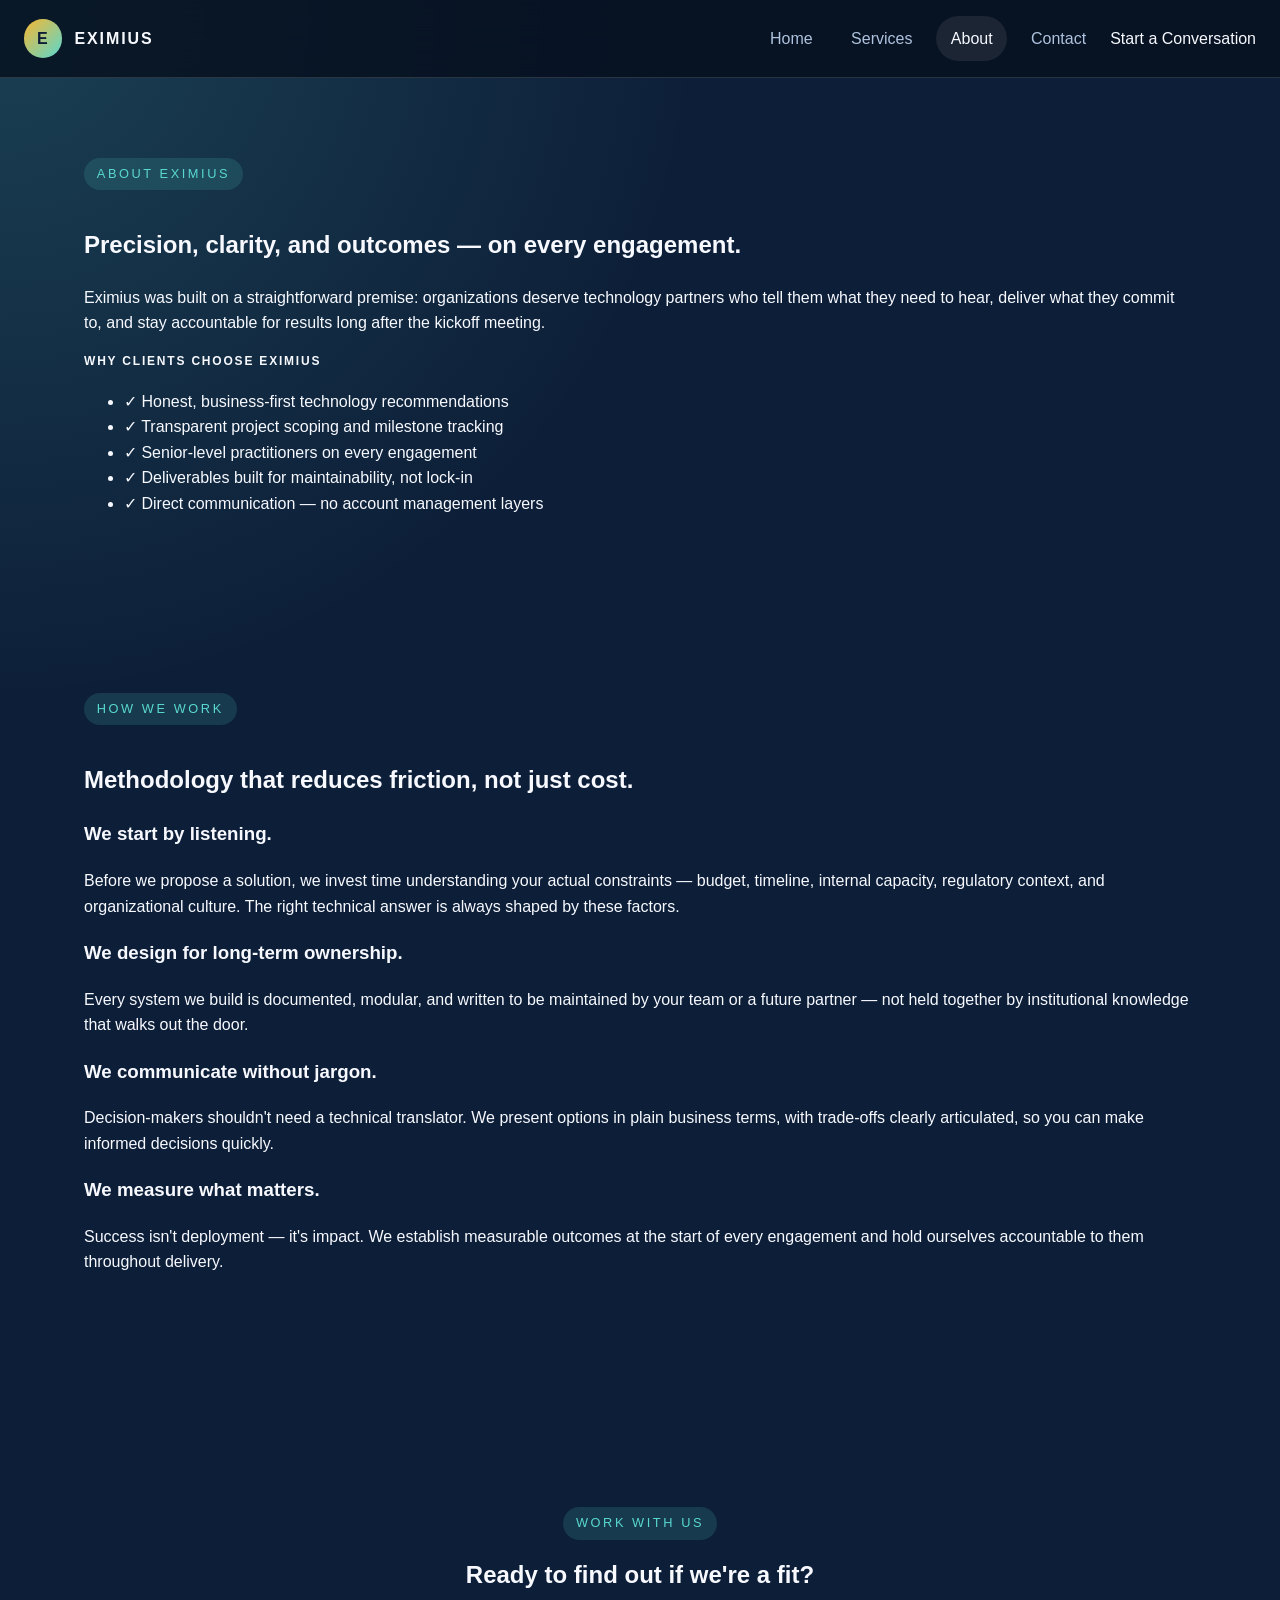
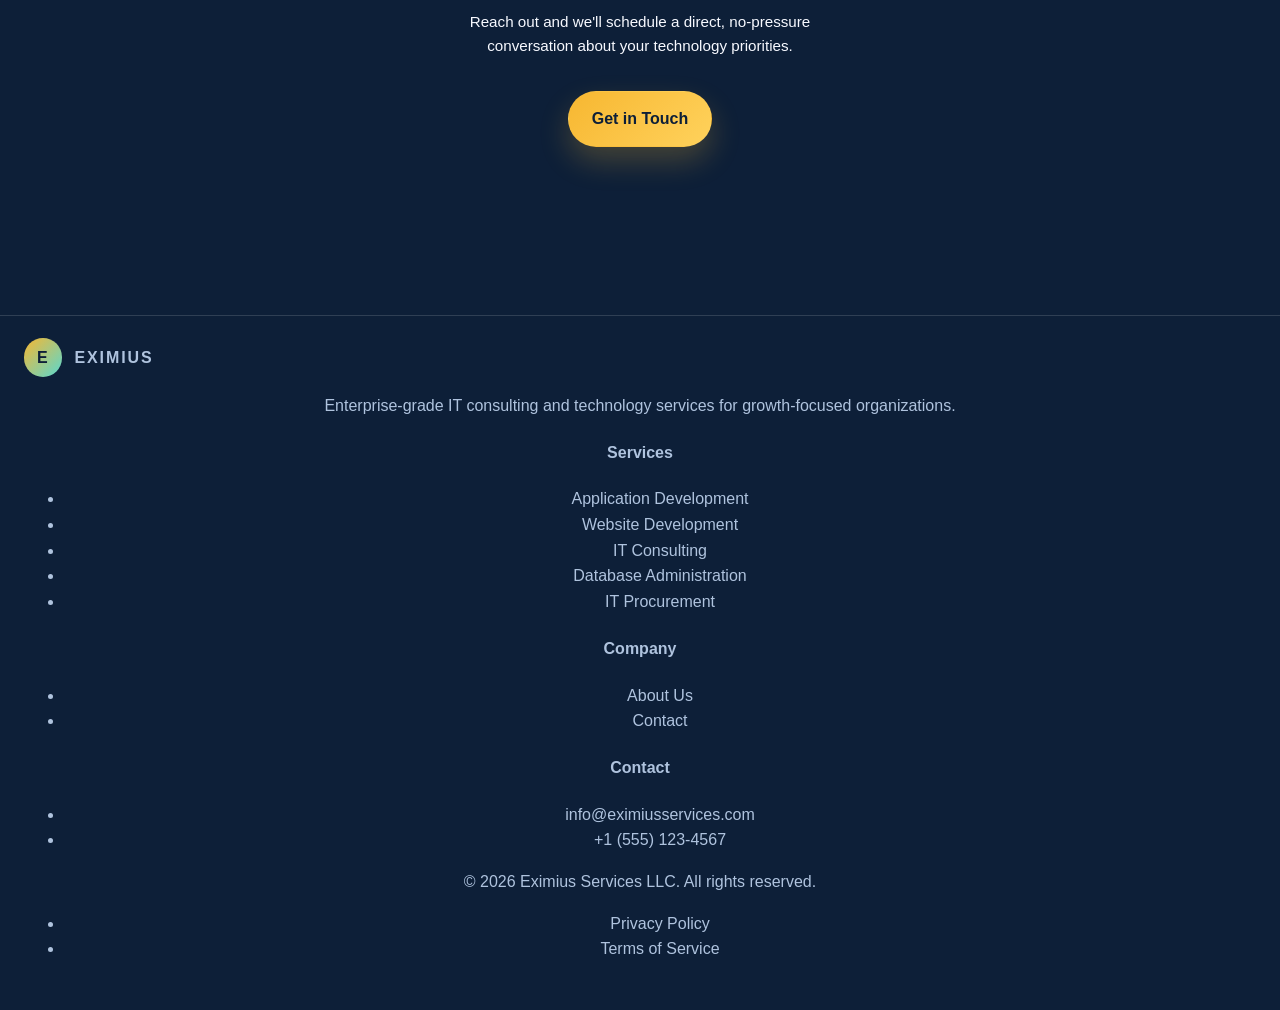
==== commit 5a1ee3cb: "fix: restore text brand mark in header" ====
--- a/about.html
+++ b/about.html
@@ -13,7 +13,8 @@
     <!-- NAVIGATION -->
     <nav class="navbar" role="navigation" aria-label="Main navigation">
       <a class="brand" href="index.html" aria-label="Eximius home">
-        <img class="brand-logo" src="eximius_logo_no_bg.png" alt="Eximius logo">
+        <span class="brand-mark">E</span>
+        <span>Eximius</span>
       </a>
       <button class="menu-toggle" type="button" aria-label="Toggle navigation" aria-expanded="false">
         <span></span><span></span><span></span>
--- a/styles.css
+++ b/styles.css
@@ -65,16 +65,15 @@
   text-transform: uppercase;
 }
 
-.brand-logo {
-  display: block;
-  height: 204px;
-  width: auto;
-  max-width: 900px;
-  object-fit: contain;
-}
-
 .brand-mark {
-  display: none;
+  display: grid;
+  place-items: center;
+  width: 2.4rem;
+  height: 2.4rem;
+  border-radius: 50%;
+  background: linear-gradient(135deg, var(--accent), var(--accent-2));
+  color: var(--bg);
+  font-weight: 900;
 }
 
 .nav-links {
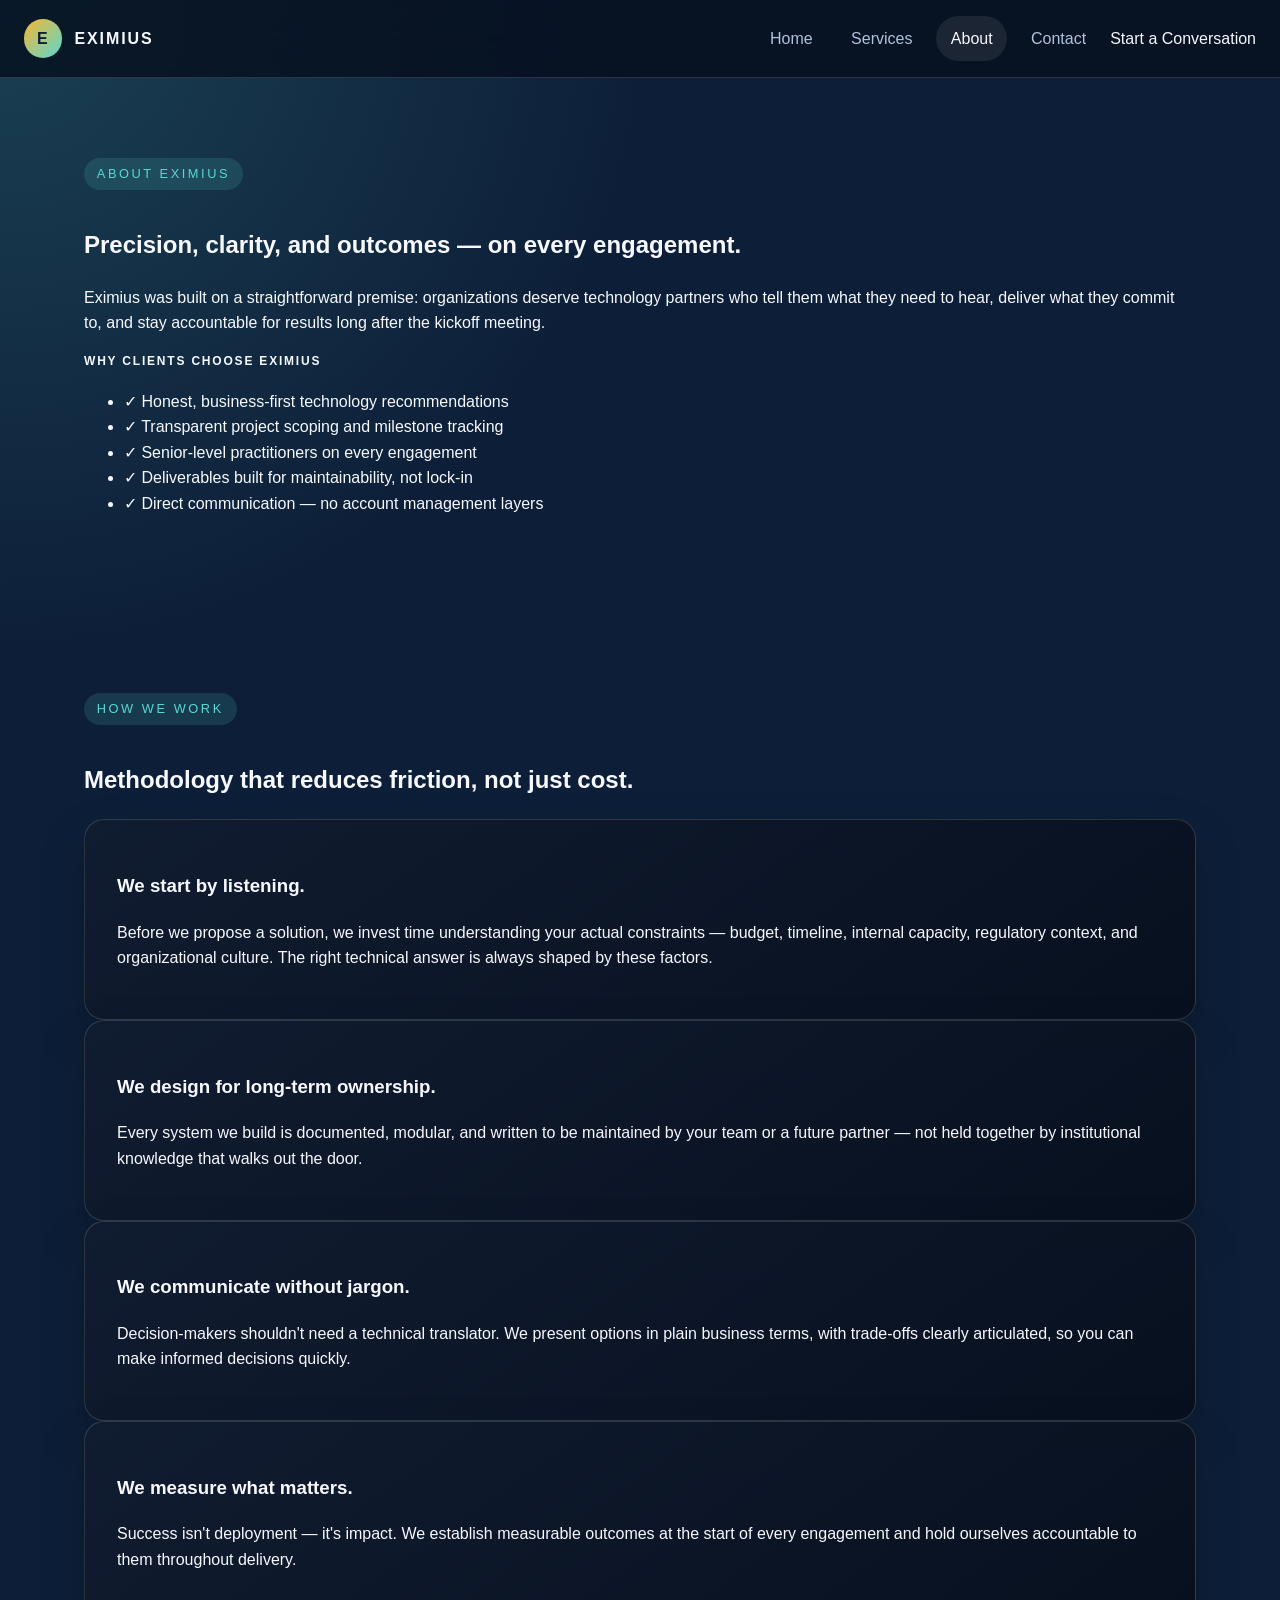
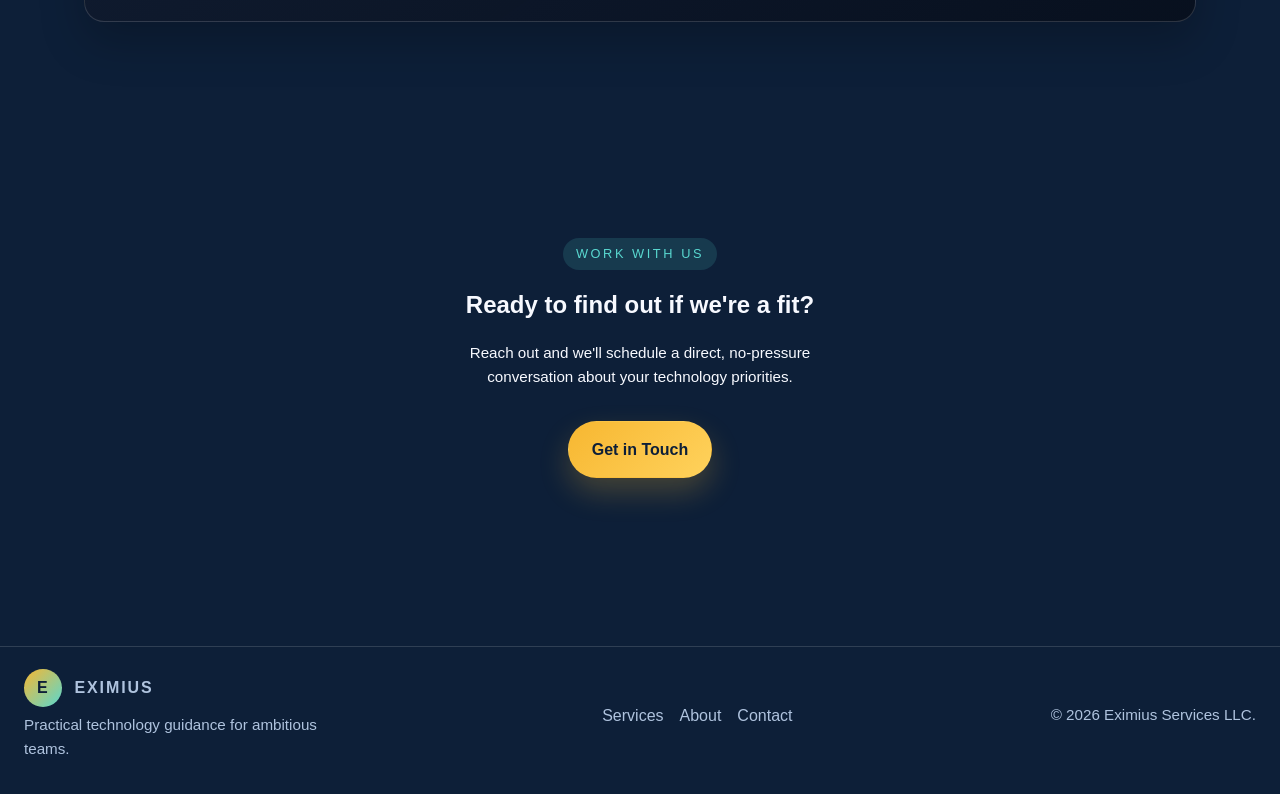
==== commit dbad43bd: "refactor: simplify service cards and footer across pages" ====
--- a/about.html
+++ b/about.html
@@ -118,47 +118,20 @@
 
     <!-- FOOTER -->
     <footer class="footer">
-      <div class="container">
-        <div class="footer-grid">
-          <div class="footer-brand">
-            <div class="brand">
-              <span class="brand-mark">E</span>
-              <span class="brand-name">Eximius</span>
-            </div>
-            <p class="footer-desc">Enterprise-grade IT consulting and technology services for growth-focused organizations.</p>
+      <div class="container footer-shell">
+        <div class="footer-brand">
+          <div class="brand">
+            <span class="brand-mark">E</span>
+            <span class="brand-name">Eximius</span>
           </div>
-          <div class="footer-col">
-            <h4>Services</h4>
-            <ul class="footer-links">
-              <li><a href="services.html">Application Development</a></li>
-              <li><a href="services.html">Website Development</a></li>
-              <li><a href="services.html">IT Consulting</a></li>
-              <li><a href="services.html">Database Administration</a></li>
-              <li><a href="services.html">IT Procurement</a></li>
-            </ul>
-          </div>
-          <div class="footer-col">
-            <h4>Company</h4>
-            <ul class="footer-links">
-              <li><a href="about.html">About Us</a></li>
-              <li><a href="contact.html">Contact</a></li>
-            </ul>
-          </div>
-          <div class="footer-col">
-            <h4>Contact</h4>
-            <ul class="footer-links">
-              <li><a href="mailto:info@eximiusservices.com">info@eximiusservices.com</a></li>
-              <li><a href="tel:+15551234567">+1 (555) 123‑4567</a></li>
-            </ul>
-          </div>
+          <p class="footer-desc">Practical technology guidance for ambitious teams.</p>
         </div>
-        <div class="footer-bottom">
-          <p class="footer-copy">© 2026 Eximius Services LLC. All rights reserved.</p>
-          <ul class="footer-legal">
-            <li><a href="#">Privacy Policy</a></li>
-            <li><a href="#">Terms of Service</a></li>
-          </ul>
+        <div class="footer-links-group">
+          <a href="services.html">Services</a>
+          <a href="about.html">About</a>
+          <a href="contact.html">Contact</a>
         </div>
+        <p class="footer-copy">© 2026 Eximius Services LLC.</p>
       </div>
     </footer>
 
--- a/styles.css
+++ b/styles.css
@@ -385,10 +385,51 @@
 
 footer {
   padding: 1.4rem 1.5rem 2rem;
-  text-align: center;
   color: var(--muted);
   border-top: 1px solid var(--border);
   margin-top: 2rem;
+}
+
+.footer-shell {
+  display: flex;
+  justify-content: space-between;
+  align-items: center;
+  gap: 1.5rem;
+  flex-wrap: wrap;
+}
+
+.footer-brand {
+  display: flex;
+  flex-direction: column;
+  gap: 0.35rem;
+}
+
+.footer-desc {
+  margin: 0;
+  max-width: 320px;
+  color: var(--muted);
+  font-size: 0.95rem;
+}
+
+.footer-links-group {
+  display: flex;
+  flex-wrap: wrap;
+  gap: 1rem;
+  color: var(--text);
+}
+
+.footer-links-group a {
+  color: var(--muted);
+  transition: color 0.2s ease;
+}
+
+.footer-links-group a:hover {
+  color: var(--accent-2);
+}
+
+.footer-copy {
+  margin: 0;
+  font-size: 0.95rem;
 }
 
 .reveal {
@@ -419,6 +460,11 @@
 @media (max-width: 720px) {
   .menu-toggle {
     display: inline-flex;
+  }
+
+  .footer-shell {
+    flex-direction: column;
+    align-items: flex-start;
   }
 
   .nav-links {
@@ -459,6 +505,53 @@
     padding-top: 2rem;
   }
 }
+.value-card {
+  position: relative;
+  overflow: hidden;
+  padding: 2rem;
+  border-radius: 1.25rem;
+  border: 1px solid var(--border);
+  background: linear-gradient(145deg, rgba(17, 28, 49, 0.96), rgba(8, 16, 29, 0.94));
+  box-shadow: var(--shadow);
+}
+
+.service-card {
+  position: relative;
+}
+
+.service-card-grid {
+  position: relative;
+  z-index: 1;
+  display: grid;
+  grid-template-columns: minmax(0, 1fr) minmax(0, 2fr);
+  gap: 3rem;
+  align-items: start;
+}
+
+.service-card-bg {
+  position: absolute;
+  right: -0.7rem;
+  bottom: -0.9rem;
+  z-index: 0;
+  font-size: 7.5rem;
+  line-height: 1;
+  opacity: 0.07;
+  pointer-events: none;
+  transform: rotate(-8deg);
+}
+
+.service-card-bg-blue {
+  color: var(--accent-2);
+}
+
+.service-card-bg-gold {
+  color: var(--accent);
+}
+
+.service-card-bg span {
+  display: block;
+}
+
 /* ── Service Image Carousel ─────────────────────────────── */
 .service-carousel {
   padding-top: 0;
